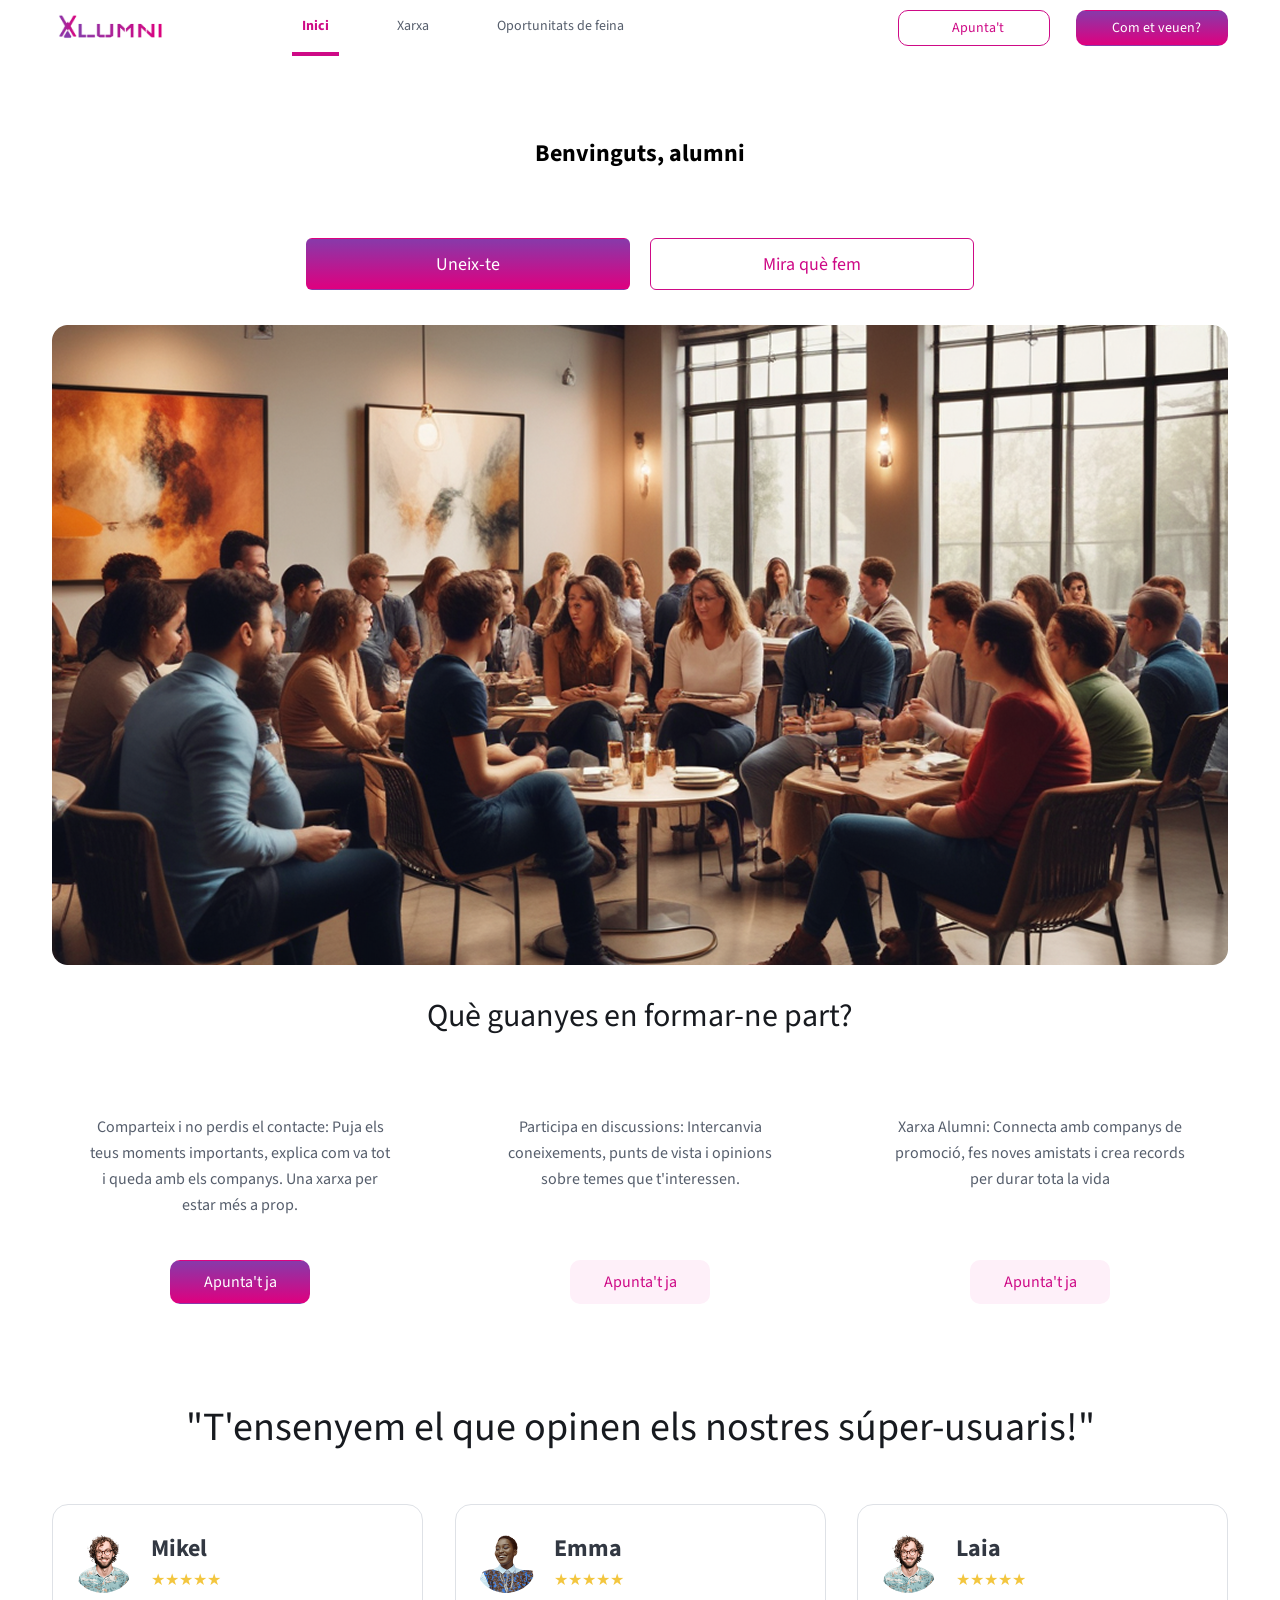
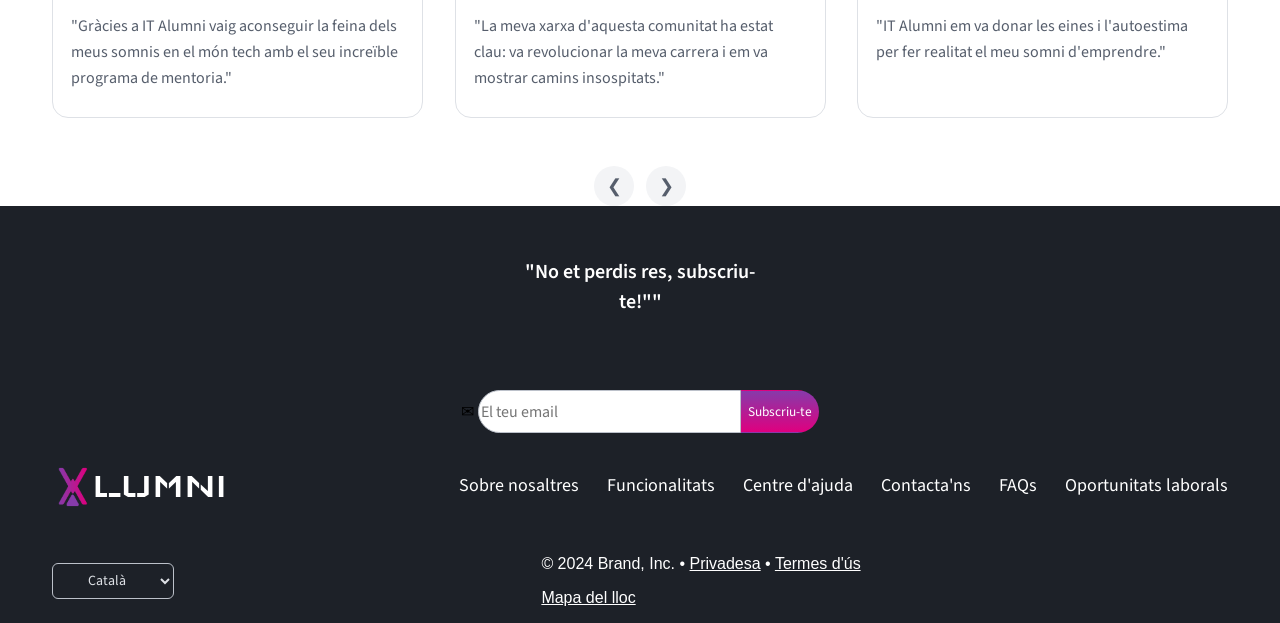
==== index.html @ 534c0f4e "chore(html): update language and remove unused external reference" ====
<!DOCTYPE html>
<html lang="cat">
<head>
  <meta charset="UTF-8">
  <meta name="viewport" content="width=device-width, initial-scale=1.0">
  <title>ITAlumni | Comunitat d'exalumnes IT Academy</title>
  <link rel="preconnect" href="https://fonts.googleapis.com">
  <link rel="preconnect" href="https://fonts.gstatic.com" crossorigin>
  <link rel="stylesheet" href="https://fonts.googleapis.com/css2?family=Source+Sans+3:ital,wght@0,200..900;1,200..900&display=swap">

  <link rel="preconnect" href="https://fonts.googleapis.com">
  <link rel="preconnect" href="https://fonts.gstatic.com" crossorigin>
  <link href="https://fonts.googleapis.com/css2?family=Source+Sans+3:ital,wght@0,200..900;1,200..900&family=Wallpoet&display=swap" rel="stylesheet">
    
  <link rel="stylesheet" href="./css/main.css">
    
</head>
<body>
  <header class="header desktop-only">
    <div class="header-container">
      <a class="header-logo" href="./index.html" aria-label="Tornar a la pàgina d'inici d'ITAlumni">
        <img src="./src/assets/logos/it-alumni.png" alt="ITAlumni">
      </a>
      <nav class="header-nav" aria-label="Navegació principal">
        <ul class="nav-list">
          <li>
            <a href="./index.html" class="nav-link nav-link--active">Inici</a>
          </li>
          <li>
            <a href="#" class="nav-link">Xarxa</a>
          </li>
          <li>
            <a href="#" class="nav-link">Oportunitats de feina</a>
          </li> 
        </ul> 
      </nav>
      <div class="header-buttons">
        <button class="btn btn--rounded btn--white btn--font-small">
          <i class="fa-solid fa-user-plus" aria-hidden="true"></i> 
          Apunta't
        </button>
        <button class="btn btn--rounded btn--gradient btn--font-small">
          <i class="fa-regular fa-user" aria-hidden="true"></i>
          Com et veuen?
        </button>
      </div>
    </div>
  </header>

  <main class="main">
    <section class="hero" aria-labelledby="hero-title"> 
      <div class="hero-container">
        <img 
          class="hero-logo mobile-only" 
          src="./src/assets/logos/it-alumni.png" 
          alt="ITAlumni"
        >
        <h1 id="hero-title" class="hero-title desktop-only">Benvinguts, alumni</h1>
        <p class="hero-description mobile-only">
          Connectant i empoderant a la nostra comunitat global d'alumnes
        </p>
        <div class="hero-buttons">
          <button class="btn btn--join btn--soft btn--gradient btn--font-large" type="submit">
            Uneix-te
          </button>
          <button class="btn btn--join btn--soft btn--white btn--font-large" type="submit">
            Mira què fem
          </button>
        </div>
        <img
          class="hero-image desktop-only"
          src="./src/assets/images/students.png"
          alt="students"
        >
      </div>
    </section>
    <section class="benefits desktop-only" aria-labelledby="benefits-title">
      <div class="benefits-container">
        <h2 id="benefits-title" class="benefits-title">
          Què guanyes en formar-ne part?
        </h2>
        <div class="benefits-list">
          <article class="benefits-card">
            <p>
              Comparteix i no perdis el contacte: Puja els
              teus moments importants, explica com va tot
              i queda amb els companys. Una xarxa per
              estar més a prop.
            </p>
            <button class="btn benefits-button btn--rounded btn--gradient">Apunta't ja</button>
          </article>
          <article class="benefits-card">
            <p>
              Participa en discussions: Intercanvia
              coneixements, punts de vista i opinions
              sobre temes que t'interessen. 
            </p>
            <button class="btn benefits-button btn--rounded btn--colored">Apunta't ja</button>
          </article>
          <article class="benefits-card">
            <p>
              Xarxa Alumni: Connecta amb companys de
              promoció, fes noves amistats i crea records
              per durar tota la vida
            </p>
            <button class="btn benefits-button btn--rounded btn--colored">Apunta't ja</button>
          </article>
        </div> 
      </div>
    </section>
    <section class="opinions-section desktop-only" aria-labelledby="opinions-title">
      <h2 id="opinions-title" class="opinions-title">"T'ensenyem el que opinen els nostres súper-usuaris!"</h2>
      <div class="opinions-box">
        <article class="opinions-card">
          <img
          class="person1-image desktop-only" aria-labelledby="opinion1"
          src="./src/assets/images/mikel.png"
          alt="foto del Mikel"
          >
          <p>Mikel</p>
          <div class="review-stars">
            <span class="activated">&#9733;</span>
            <span class="activated">&#9733;</span>
            <span class="activated">&#9733;</span>
            <span class="activated">&#9733;</span>
            <span class="activated">&#9733;</span>
          </div>
          <blockquote id="opinion1">
            "Gràcies a IT Alumni vaig aconseguir la feina
            dels meus somnis en el món tech amb el seu
            increïble programa de mentoria."
          </blockquote>
        </article>
        <article class="opinions-card">
          <img
          class="person1-image desktop-only" aria-labelledby="opinion2"
          src="./src/assets/images/emma.png"
          alt="foto de l'Emma"
          >
          <p>Emma</p>
          <div class="review-stars">
            <span class="activated">&#9733;</span>
            <span class="activated">&#9733;</span>
            <span class="activated">&#9733;</span>
            <span class="activated">&#9733;</span>
            <span class="activated">&#9733;</span>
          </div>
          <blockquote id="opinion2">
            "La meva xarxa d'aquesta comunitat ha estat
            clau: va revolucionar la meva carrera i em va
            mostrar camins insospitats."
          </blockquote>
        </article>
        <article class="opinions-card">
          <img
          class="person1-image desktop-only" aria-labelledby="opinion3"
          src="./src/assets/images/laia.png"
          alt="foto de la Laia"
          >
          <p>Laia</p>
          <div class="review-stars">
            <span class="activated">&#9733;</span>
            <span class="activated">&#9733;</span>
            <span class="activated">&#9733;</span>
            <span class="activated">&#9733;</span>
            <span class="activated">&#9733;</span>
          </div>
          <blockquote id="opinion3">
            "IT Alumni em va donar les eines i l'autoestima
            per fer realitat el meu somni d'emprendre."
          </blockquote>
        </article>
      </div>
          
      <div class="previous-next">
        <button 
          class="nav-btn prev-btn"
          type="button"
          aria-label="Mostrar la pàgina anterior"
          >
            &#10094;
        </button>
        <button 
          class="nav-btn next-btn"
          type="button"
          aria-label="Mostrar la pàgina següent"
          >
          &#10095;
        </button>
      </div>
    </section>
  </main>

  <footer class="footer desktop-only">
    <div class="footer-container">
      <section class="footer-newsletter">
        <h3>
          "No et perdis res, subscriu-te!""
        </h3>
        <form class="newsletter-form">
          <div class="form-items">
            <span class="icon-email">✉</span>
            <input class="form-input" type="email" placeholder="El teu email" required>
          </div>
          <button class="form-button btn btn--gradient" type="submit">Subscriu-te</button>
        </form>
      </section>
      <section class="footer-info">
        <div class="footer-logo">
          <img 
            class="footer-icon" 
            src="./src/assets/icons/A-letter.png" 
            alt="ITAlumni"
          >
          <p>LUMNI</p>
        </div>
        <nav class="footer-nav">
          <ul>
            <li>
              <a href="#">Sobre nosaltres</a>
            </li>
            <li>
              <a href="#">Funcionalitats</a>
            </li>
            <li>
              <a href="#">Centre d'ajuda</a>
            </li>
            <li>
              <a href="#">Contacta'ns</a>
            </li>
            <li>
              <a href="#">FAQs</a>
            </li>
            <li>
              <a href="#">Oportunitats laborals</a>
            </li>
          </ul>
        </nav>
      </section>
      <section class="footer-bottom">
        <div class="footer-language">
          <select name="language selector">
            <option value="1">Català</option>
            <option value="2">Castellano</option>
            <option value="3">English</option>
          </select>
        </div>
        <div class="footer-legal">
          <p>&copy; 2024 Brand, Inc. • <a href="#">Privadesa</a> • <a href="#">Termes d'ús</a></p>
          <p><a href="#">Mapa del lloc</a></p>
        </div>
        <div class="footer-social">
          <a href="#" aria-label="Facebook"><i class="fab fa-facebook" aria-hidden="true"></i></a>
          <a href="#" aria-label="LinkedIn"><i class="fab fa-linkedin" aria-hidden="true"></i></a>
          <a href="#" aria-label="YouTube"><i class="fab fa-youtube" aria-hidden="true"></i></a>
        </div>
      </section>
    </div>
  </footer>    
</body>
</html>
---- css/main.css ----
* {
  box-sizing: border-box;
}

body {
  margin: 0;
  font-family: Arial, sans-serif;
}

.btn {
  border: 1px solid rgba(0, 0, 0, 0);
  font-family: "Source Sans 3", sans-serif;
}

.btn--soft {
  border-radius: 6px;
}

.btn--rounded {
  border-radius: 10px;
}

.btn--gradient {
  background: linear-gradient(#873AAA, #DF007F);
  color:#FFFFFF;
}

.btn--font-xsmall {
  font-size: 12px;
}

.btn--font-small {
  font-size: 14px;
}

.btn--font-medium {
  font-size: 16px;
}

.btn--font-large {
  font-size: 18px;
}

.btn--join {
  width: 324px;
  height: 52px;
  margin-top: 35px;
  margin-bottom: 35px;
}

.btn--colored {
    background: #FEF0F9;
    color:#CE0A86;
  }

  .btn--white {
    border-color: #CE0A86;
    background: #FFFFFF;
    color: #CE0A86;
  }

.desktop-only {
  display: none;
}

.header {
  width: 100%;
  height: 56px;
}

.header-container {
  display: flex;
  align-items: center;
  width: 100%;
  max-width: 1176px;
  height: 56px;
  margin: 0 auto;
  padding: 0;
}

.hero {
  display: flex;
  justify-content: center;
  align-items: center;
  width: 100%;
  min-height: 100svh;
  padding: 0px;
  text-align: center;
}

.hero-container {
  display: flex;
  flex-direction: column;
  justify-content: flex-start;
  align-items: center;
  width: 100%;
  max-width: 393px;
  height: 852px;
  padding: 0px;
  box-sizing: border-box; 
}

.hero-logo {
  width: 285px;
  max-width: 100%;
  height: auto;
  margin-top: 310px;
  margin-bottom: 15px;
}

.hero-description {
  font-family: "Source Sans 3", sans-serif;
  font-size: 20px;
  color: #1D2128;
  line-height: 30px;
  text-align: center;
  max-width: 280px;
  margin-bottom: auto;
}

.source-sans-3-paragraph {
  font-family: "Source Sans 3", sans-serif;
  font-optical-sizing: auto;
  font-weight: 400;
  font-style: normal;
}

.hero-buttons {
  display: flex;
  justify-content: center;
  align-items: center;
  width: 100%;
  gap: 26px;
}

@media (min-width: 1024px) {

  .desktop-only {
    display: block;
  }

  .mobile-only {
    display: none;
  }

  .header {
    display: flex;
    align-items: center;
    width: 100%;
    height: 56px;
    padding: 0 52px;
  }

  .header-logo {
    display: flex;
    align-items: center;
    flex-shrink: 0;
    margin-right: 120px;
  }

  .header-logo img {
    display: block;
    width: 120px;
    height: auto;
  }

  .nav-list {
    display: flex;
    align-items: center;
    margin: 0;
    padding: 0;
    gap: 48px;
    list-style: none;
  }

  .nav-link {
    display: flex;
    align-items: center;
    height: 56px;
    padding: 0 10px;
    border-bottom: 4px solid transparent;

    font-family: "Source Sans 3", sans-serif;
    font-weight: 400;
    font-size: 14px;
    color: #565E6C;
    line-height: 26px;
    letter-spacing: 0;
    text-align: center;
    text-decoration: none;
  }

  .nav-link--active {
    font-weight: 700;
    line-height: 22px;
    color: #CE0A86;
    border-bottom-color: #CE0A86;
  }

  .header-buttons {
    display: flex;
    align-items: center;
    margin-left: auto;
    gap: 26px;
  }

  .header-buttons .btn {
    display: inline-flex;
    justify-content: center;
    align-items: center;
    width: 152px;
    height: 36px;
    padding: 0;
    gap: 8px;
  }

  .hero {
    align-items: flex-start;
    min-height: auto;
    padding: 80px 0 0; 
  }

  .hero-container {
    width: 100%;
    max-width: 1176px;
    height: auto;
    margin: 0 auto;
  }

  .hero-title {
    margin: 0 0 32px;
    font-family: "Source Sans 3", sans-serif;
  }

  .hero-buttons {
    justify-content: center;
    gap: 20px;
  }

  .hero-image {
    width: 1176px;
    height: 640px;
  }

  .benefits-title {
    display: flex;
    justify-content: center;

    font-family: "Source Sans 3", sans-serif;
    font-size: 32px;
    color:#171A1F;
    line-height: 48px;
    text-align: center;
    font-weight: 400;
  }

  .benefits-list {
    display: flex;
    justify-content: center;
    gap: 100px;
  }

  .benefits-card {
    display: flex;
    flex-direction: column;
    justify-content: center;
    width: 100%;
    max-width: 300px;
    min-height: 238px;
  }

  .benefits-card p {
    width: 300px;
    height: 104px;
    margin: 48px 0 42px;

    font-family: "Source Sans 3", sans-serif;
    font-size: 16px;
    color: #565E6C;
    line-height: 26px;
    text-align: center;
    font-weight: 400;
  }

  .benefits-button {
    width: 140px;
    height: 44px;
    margin: 0 0 0 80px;

    font-size: 16px;
    line-height: 26px;
    font-weight: 400;
  }

  .opinions-section {
    width: 100%;
  }

  .opinions-title {
    display: flex;
    justify-content: center;
    margin: 96px 22px 48px 22px;

    font-family: "Source Sans 3", sans-serif;
    font-weight: 400;
    font-size: 40px;
    line-height: 56px;
    text-align: center;
    color:#171A1F; 
  }

  .opinions-box {
    display: grid;
    grid-template-columns: repeat(3, 1fr);
    width: 100%;
    max-width: 1176px;
    margin: 0 auto 48px;
    gap: 31.5px;
  }

  .opinions-card {
    display: grid;
    grid-template-columns: 64px 1fr;
    grid-template-rows: auto auto 1fr;
    column-gap: 16px;
    min-height: 214px;
    padding: 24px 18px;
    border: 1px solid #DEE1E6;
    border-radius: 16px;
  }

  .opinions-card img {
    grid-column: 1;
    grid-row: 1 / 3;
    width: 64px;
    height: 64px;
    border-radius: 50%;
    object-fit: cover;
  }

  .opinions-card p {
    grid-column: 2;
    grid-row: 1;
    width: auto;
    height: auto;
    margin: 2px 0 0;

    font-family: "Source Sans 3", sans-serif;
    font-style: normal;
    font-weight: 700;
    font-size: 24px;
    line-height: 36px;
    color: #323842;
    text-align: left;
  }

  .opinions-card blockquote {
    grid-column: 1 / -1;
    grid-row: 3;
    width: auto;
    height: auto;
    margin: 20px 0 0;

    font-family: "Source Sans 3", sans-serif;
    font-weight: 400;
    font-size: 16px;
    line-height: 26px;
    color: #565E6C;
    text-align: left;
  }
  .review-stars {
    display: inline-flex;
    width: 100px;
    height: 20px;
  }

  .review-stars .activated {
    color: #F3C63F;
  }

  .previous-next {
    display: flex;
    justify-content: center;
    align-items: center;
    margin-top: 24px;
    gap: 12px;
  }

  .nav-btn {
    display: flex;
    justify-content: center;
    align-items: center;
    width: 40px;
    height: 40px;

    border: none;
    border-radius: 50%;
    background-color: #F3F4F6;
    font-size: 18px;
    color: #565E6C;
  }

  .footer {
    background: #1D2128;
  }

  .footer-container {
    width: 100%;
    max-width: 1176px;
    margin: 0 auto;
  }

  .footer-newsletter {
    display: flex;
    flex-direction: column;
    align-items: center;
  }

  .footer-newsletter h3 {
    max-width: 234px;
    height: 30px;
    margin-top: 51px;

    font-family: "Source Sans 3", sans-serif;
    font-weight: 600;
    font-style: normal;
    font-size: 20px;
    line-height: 30px;
    letter-spacing: 0%;
    text-align: center;
    color: #FFFFFF;
  }

  .newsletter-form {
    display: flex;
    align-items: stretch;
    margin-top: 83px;
  }

  .form-input {
    width: 263px;
    height: 43px;
    opacity: 1;
    border-radius: 22px 0 0 22px;
    border: 1px solid #BCC1CA;

    font-family: "Source Sans 3", sans-serif;
    font-weight: 400;
    font-style: normal;
    font-size: 16px;
    line-height: 26px;
    letter-spacing: 0%;
    text-align: left;
    color: #DEE1E6;
  }

  .form-button {
    border-radius: 0 22px 22px 0;
  }

  .footer-info {
    display: flex;
    align-items: center;
    justify-content: space-between;
    padding: 28px 0;
  }

  .footer-logo {
    display: flex;
    align-items: center;
  }

  .footer-logo p {
    margin: 0;
    
    font-family: "Wallpoet", sans-serif;
    font-weight: 400;
    font-style: normal;
    font-size: 36px;
    line-height: 42px;
    letter-spacing: 0%;
    text-align: left;
    color: #FFFFFF;
  }

  .footer-icon {
    width: 40px;
    height: 50px;
  }

  .footer-nav {
    display: flex;
    justify-content: flex-end;
  }

  .footer-nav ul {
    display: flex;
    align-items: center;
    gap: 28px;
    margin: 0;
    padding: 0;
    list-style: none;
  }

  .footer-nav a {
    text-decoration: none;

    font-family: "Source Sans 3", sans-serif;
    font-weight: 400;
    font-style: normal;
    font-size: 18px;
    line-height: 28px;
    letter-spacing: 0%;
    text-align: center;
    color: #FFFFFF;
  }

  .footer-language select {
    width: 122px;
    height: 36px;

    padding: 0 12px;

    border: 1px solid #BCC1CA;
    border-radius: 6px;
    background-color: transparent;

    font-family: "Source Sans 3", sans-serif;
    font-weight: 400;
    font-style: normal;
    font-size: 14px;
    line-height: 22px;
    letter-spacing: 0%;
    text-align: center;
    color: #DEE1E6;
  }

  .footer-bottom {
    display: flex;
    align-items: center;
    justify-content: space-between;
  }

  .footer-legal {
    color: #FFFFFF;
  }

  .footer-legal a {
    color: #FFFFFF;
  }








}
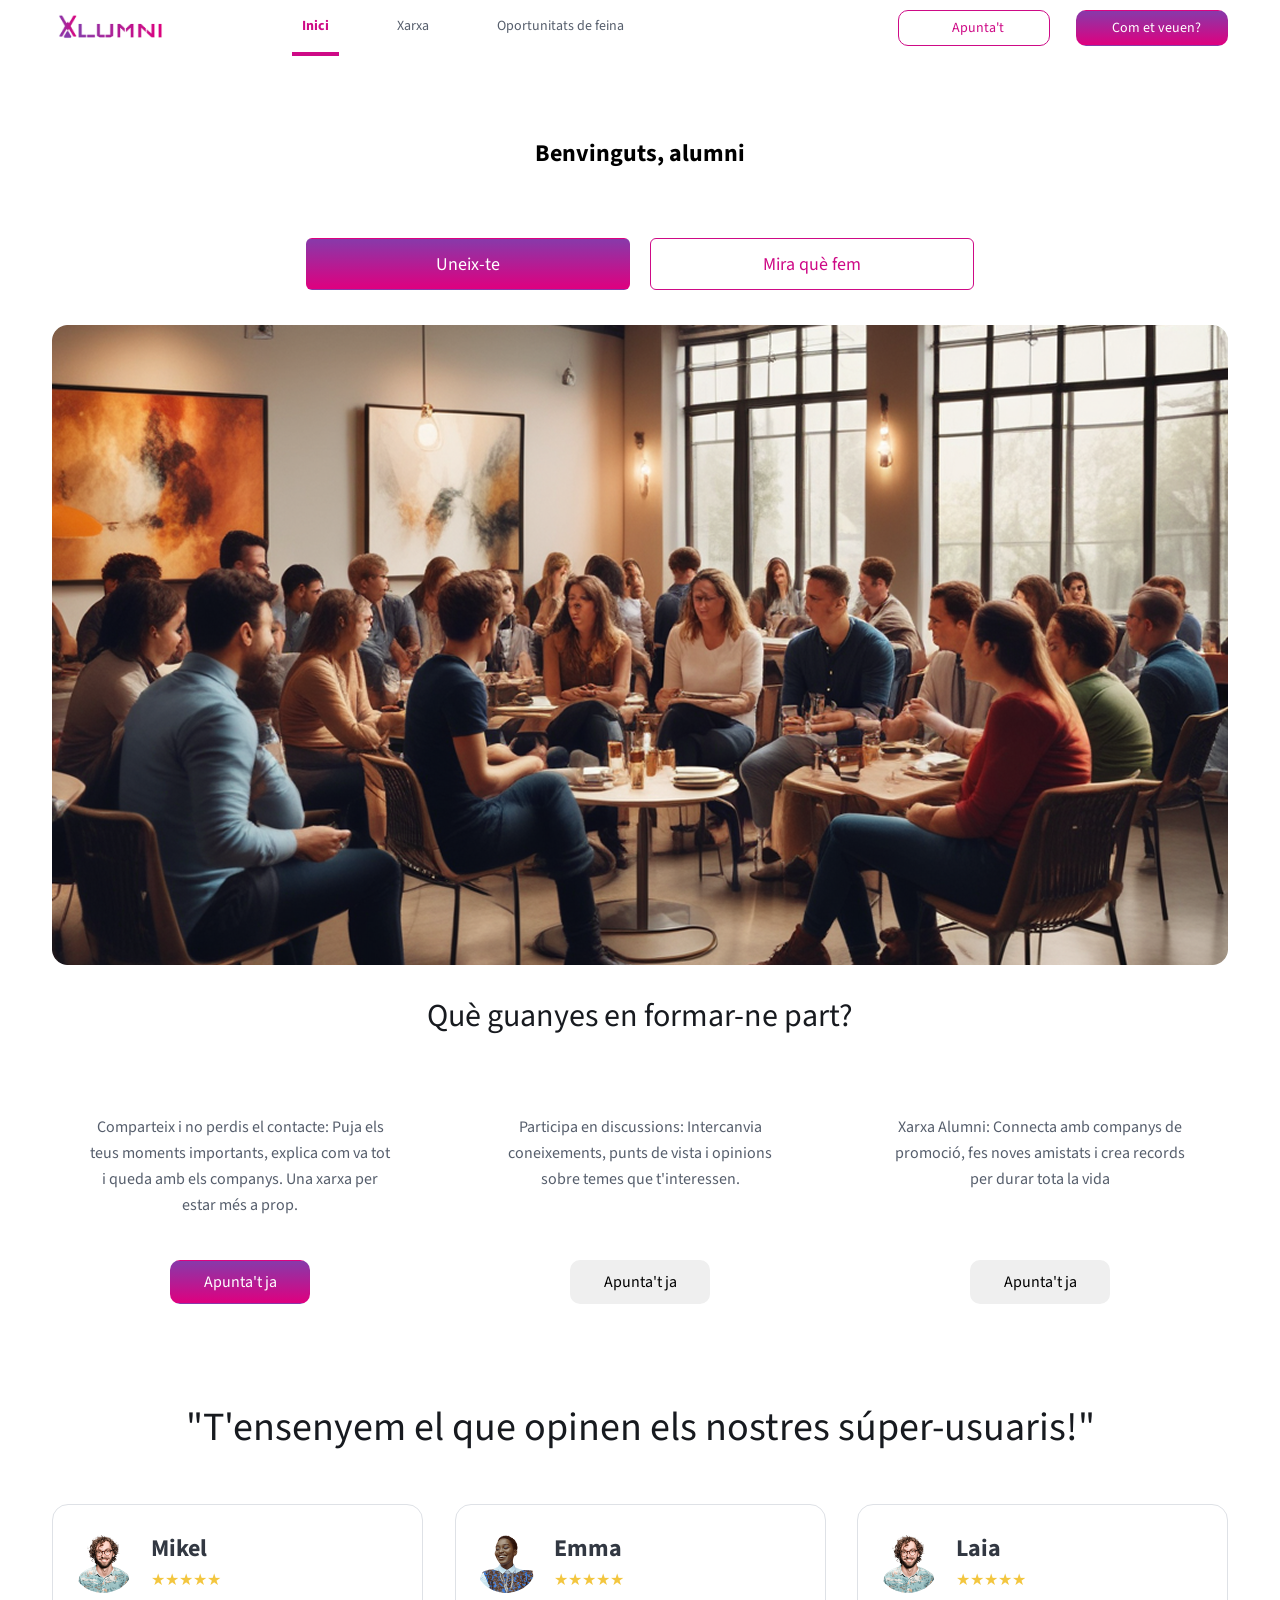
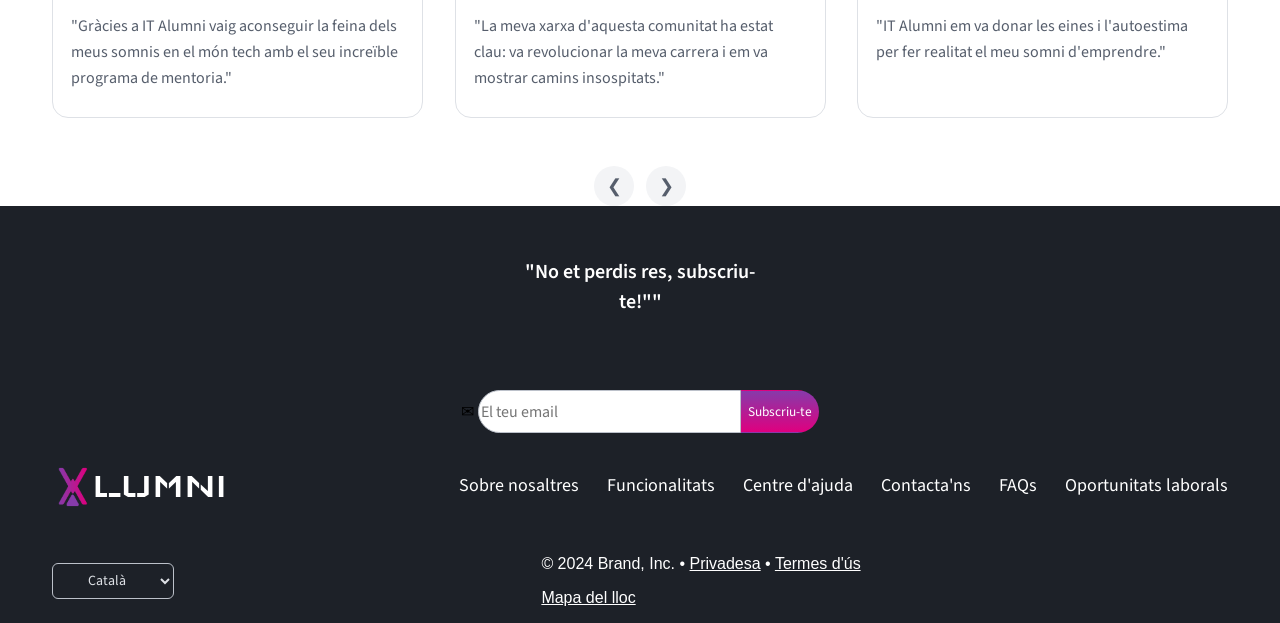
==== commit cd8869ed: "refactor(html): rename class" ====
--- a/index.html
+++ b/index.html
@@ -95,7 +95,7 @@
               coneixements, punts de vista i opinions
               sobre temes que t'interessen. 
             </p>
-            <button class="btn benefits-button btn--rounded btn--colored">Apunta't ja</button>
+            <button class="btn benefits-button btn--rounded btn--colored-light">Apunta't ja</button>
           </article>
           <article class="benefits-card">
             <p>
@@ -103,7 +103,7 @@
               promoció, fes noves amistats i crea records
               per durar tota la vida
             </p>
-            <button class="btn benefits-button btn--rounded btn--colored">Apunta't ja</button>
+            <button class="btn benefits-button btn--rounded btn--colored-light">Apunta't ja</button>
           </article>
         </div> 
       </div>
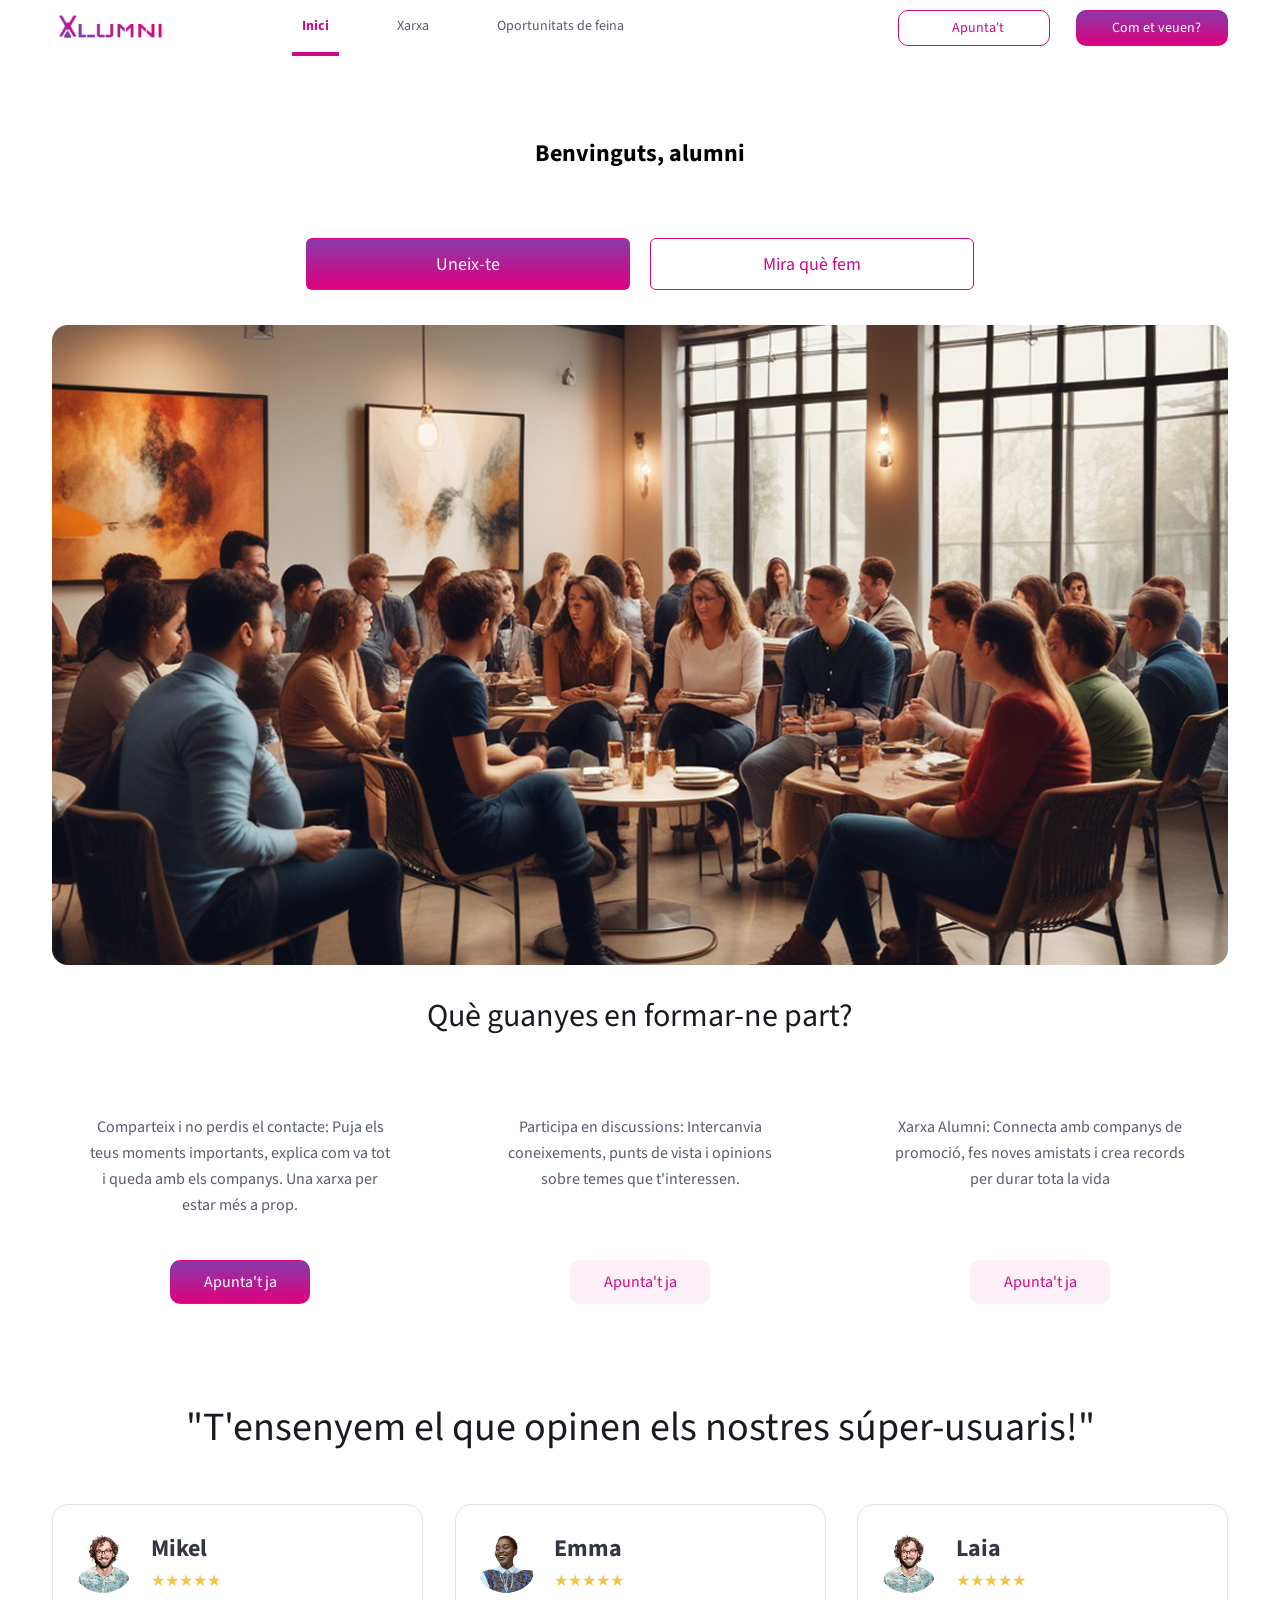
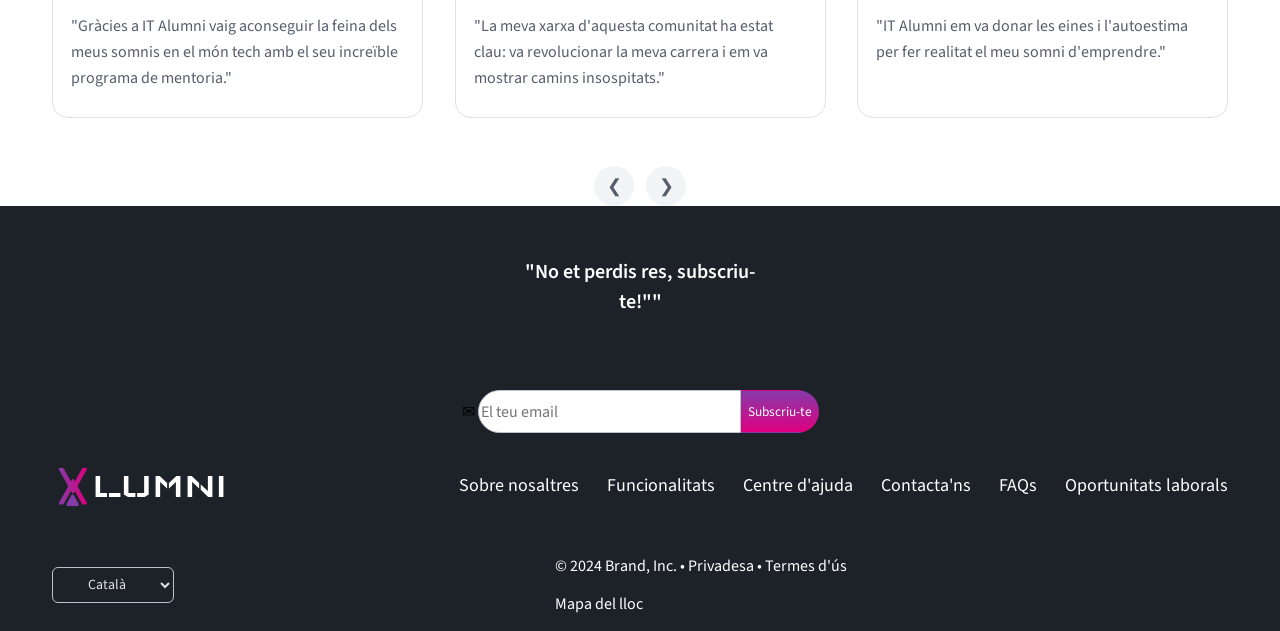
==== commit 8cbdc984: "refactor(layout): rename classes for clearer structure" ====
--- a/index.html
+++ b/index.html
@@ -15,9 +15,9 @@
   <link rel="stylesheet" href="./css/main.css">
     
 </head>
-<body>
-  <header class="header desktop-only">
-    <div class="header-container">
+<body class="page-home">
+  <header class="home-header desktop-only">
+    <div class="home-header-container">
       <a class="header-logo" href="./index.html" aria-label="Tornar a la pàgina d'inici d'ITAlumni">
         <img src="./src/assets/logos/it-alumni.png" alt="ITAlumni">
       </a>
@@ -47,9 +47,9 @@
     </div>
   </header>
 
-  <main class="main">
-    <section class="hero" aria-labelledby="hero-title"> 
-      <div class="hero-container">
+  <main class="home-main">
+    <section class="home-hero" aria-labelledby="hero-title"> 
+      <div class="home-hero-container">
         <img 
           class="hero-logo mobile-only" 
           src="./src/assets/logos/it-alumni.png" 
@@ -191,8 +191,8 @@
     </section>
   </main>
 
-  <footer class="footer desktop-only">
-    <div class="footer-container">
+  <footer class="home-footer desktop-only">
+    <div class="home-footer-container">
       <section class="footer-newsletter">
         <h3>
           "No et perdis res, subscriu-te!""
--- a/css/main.css
+++ b/css/main.css
@@ -1,11 +1,39 @@
+/* ========================================
+   GLOBAL
+======================================== */
+
 * {
   box-sizing: border-box;
 }
 
 body {
   margin: 0;
-  font-family: Arial, sans-serif;
-}
+  font-family: "Source Sans 3", sans-serif;
+}
+
+img {
+  max-width: 100%;
+}
+
+a {
+  text-decoration: none;
+}
+
+/* ========================================
+   UTILITIES
+======================================== */
+
+.mobile-only {
+  display: block;
+}
+
+.desktop-only {
+  display: none;
+}
+
+/* ========================================
+   COMPONENTS
+======================================== */
 
 .btn {
   border: 1px solid rgba(0, 0, 0, 0);
@@ -48,27 +76,36 @@
   margin-bottom: 35px;
 }
 
-.btn--colored {
-    background: #FEF0F9;
-    color:#CE0A86;
-  }
-
-  .btn--white {
-    border-color: #CE0A86;
-    background: #FFFFFF;
-    color: #CE0A86;
-  }
+.btn--colored-light {
+  background: #FEF0F9;
+  color:#CE0A86;
+}
+
+.btn--colored-dark {
+  background: #CE0A86;
+  color: #FFFFFF;
+}
+
+.btn--white {
+  border-color: #CE0A86;
+  background: #FFFFFF;
+  color: #CE0A86;
+}
 
 .desktop-only {
   display: none;
 }
 
-.header {
+/* ========================================
+   HOME / INDEX.HMTL
+======================================== */
+
+.home-header {
   width: 100%;
   height: 56px;
 }
 
-.header-container {
+.home-header-container {
   display: flex;
   align-items: center;
   width: 100%;
@@ -78,7 +115,7 @@
   padding: 0;
 }
 
-.hero {
+.home-hero {
   display: flex;
   justify-content: center;
   align-items: center;
@@ -88,7 +125,7 @@
   text-align: center;
 }
 
-.hero-container {
+.home-hero-container {
   display: flex;
   flex-direction: column;
   justify-content: flex-start;
@@ -118,13 +155,6 @@
   margin-bottom: auto;
 }
 
-.source-sans-3-paragraph {
-  font-family: "Source Sans 3", sans-serif;
-  font-optical-sizing: auto;
-  font-weight: 400;
-  font-style: normal;
-}
-
 .hero-buttons {
   display: flex;
   justify-content: center;
@@ -143,7 +173,7 @@
     display: none;
   }
 
-  .header {
+  .home-header {
     display: flex;
     align-items: center;
     width: 100%;
@@ -214,13 +244,13 @@
     gap: 8px;
   }
 
-  .hero {
+  .home-hero {
     align-items: flex-start;
     min-height: auto;
     padding: 80px 0 0; 
   }
 
-  .hero-container {
+  .home-hero-container {
     width: 100%;
     max-width: 1176px;
     height: auto;
@@ -400,11 +430,11 @@
     color: #565E6C;
   }
 
-  .footer {
+  .home-footer {
     background: #1D2128;
   }
 
-  .footer-container {
+  .home-footer-container {
     width: 100%;
     max-width: 1176px;
     margin: 0 auto;
@@ -548,17 +578,271 @@
   .footer-legal a {
     color: #FFFFFF;
   }
-
-
-
-
-
-
-
-
-}
-
-
-
-
-
+}
+
+  /* ========================================
+   SIGNUP PAGE
+======================================== */
+
+  .signup-container {
+    display: block;
+  }
+
+  .signup-title {
+    margin: 0 0 32px;
+    font-family: "Source Sans 3", sans-serif;
+    font-weight: 400;
+    font-style: normal;
+    font-size: 40px;
+    line-height: 56px;
+    letter-spacing: 0%;
+    text-align: center;
+    color: #000000;
+  }
+  .signup--fields {
+    display: flex;
+    flex-direction: column;
+    align-items: center;
+    gap: 32px;
+  }
+
+  .signup-card {
+    display: flex;
+    justify-content: left;
+    width: 314.1px;
+    height: 42px;
+
+    border: 1px solid #FFFFFF;
+    border-radius: 6px;
+    background-color: #F3F4F6;
+
+  }
+
+  .signup-icon {
+    width: 20px;
+  }
+
+  .form-input--signup {
+    border: none;
+    background-color: transparent;
+
+    font-family: "Source Sans 3", sans-serif;
+    font-weight: 400;
+    font-style: normal;
+    font-size: 16px;
+    line-height: 26px;
+    letter-spacing: 0%;
+    text-align: left;
+    color: #BCC1CA;
+  }
+
+  .signup--terms {
+    display: flex;
+    justify-content: left;
+    width: 314.1px;
+    margin: 24px auto 0;
+  }
+
+  .signup--terms input {
+    position: absolute;
+    opacity: 0;
+  }
+
+  .signup--terms label {
+    display: flex;
+    align-items: center;
+    gap: 10px;
+
+    cursor: pointer;
+
+    font-family: "Source Sans 3", sans-serif;
+    font-weight: 400;
+    font-style: normal;
+    font-size: 14px;
+    line-height: 22px;
+    color: #171A1F;
+  }
+
+  .signup--terms label::before {
+    content: "";
+    width: 16px;
+    height: 16px;
+    flex-shrink: 0;
+    border: 0.72px solid #BCC1CA;
+    border-radius: 3px;
+    box-sizing: border-box;
+    background-repeat: no-repeat;
+    background-position: center;
+  }
+
+  .signup--terms input:checked + label::before {
+    background-color: #CE0A86;
+    border-color: #CE0A86;
+    background-image: url("../src/assets/icons/Vector.svg");
+  }
+
+  .signup--button {
+    display: flex;
+    justify-content: center;
+    max-width: auto;
+    height: 44px;
+  }
+
+  .signup-separator {
+    display: flex;
+    align-items: center;
+    gap: 12px;
+    padding: 40px;
+
+    width: 100%;
+    margin: 32px 0;
+  }
+
+  .signup-separator::before,
+  .signup-separator::after {
+    content: "";
+    flex: 1;
+    height: 1px;
+    background-color: #BCC1CA;
+  }
+
+  .signup-separator span {
+    font-family: "Source Sans 3", sans-serif;
+    font-weight: 400;
+    font-style: normal;
+    font-size: 16px;
+    line-height: 26px;
+    color: #9095A0;
+  }
+
+  .signup-by-social {
+    display: flex;
+    flex-direction: column;
+    align-items: center;
+    gap: 16px;
+    width: 100%;
+  }
+
+  .signup-by-social--card {
+    display: flex;
+    align-items: center;
+    justify-content: center;
+    width: 100%;
+    max-width: 308.32px;
+    height: 44px;
+    border: 1px solid #FFFFFF;
+    border-radius: 6px; 
+  }
+
+  .btn--social {
+    display: flex;
+    align-items: center;
+    justify-content: center;
+    width: auto;
+  }
+
+  .signup-by-social--card-apple {
+    background-color: #FEF0F9;
+  }
+
+  .signup-by-social--card-google {
+    background-color: #FDF2F2;
+  }
+
+  .signup-by-social--card-facebook {
+    background-color: #F1F8FD;
+  }
+
+  .btn--apple {
+    background-color: #FEF0F9;
+    color: #FFFFFF;
+  }
+
+  .btn--google {
+    background-color: #FDF2F2;
+    color: #DE3B40;
+  }
+
+  .btn--facebook {
+    background-color: #F1F8FD;
+    color: #379AE6;
+  }
+
+  .login {
+    display: flex;
+    justify-content: center;
+    width: 100%;
+    margin-top: 56px;
+  }
+
+  .login-container {
+    display: flex;
+    align-items: center;
+    gap: 10px;
+    width: 100%;
+    max-width: 298px;
+  }
+
+  .login-title {
+    margin: 0;
+    font-family: "Source Sans 3", sans-serif;
+    font-weight: 400;
+    font-size: 14px;
+    line-height: 22px;
+    color: #000000;
+  }
+
+  .login-link {
+    text-decoration: none;
+    font-family: "Source Sans 3", sans-serif;
+    font-weight: 400;
+    font-size: 14px;
+    line-height: 22px;
+    color: #CE0A86;
+  }
+
+@media (min-width: 1024px) {
+
+  body.page-signup {
+    min-height: 100vh;
+    margin: 0;
+    display: grid;
+    place-items: center;
+    background-image: url("../src/assets/images/signup.png");
+    background-repeat: no-repeat;
+    background-position: center;
+    background-size: cover;
+  }
+
+  body.page-signup .main {
+    width: 630px;
+    min-height: 748px;
+    display: grid;
+    grid-template-columns: 410px;
+    justify-content: center;
+    background-color: #FFFFFF;
+  }
+
+}
+
+
+
+
+  
+
+
+
+
+
+
+
+
+
+
+
+
+
+
+
+
+
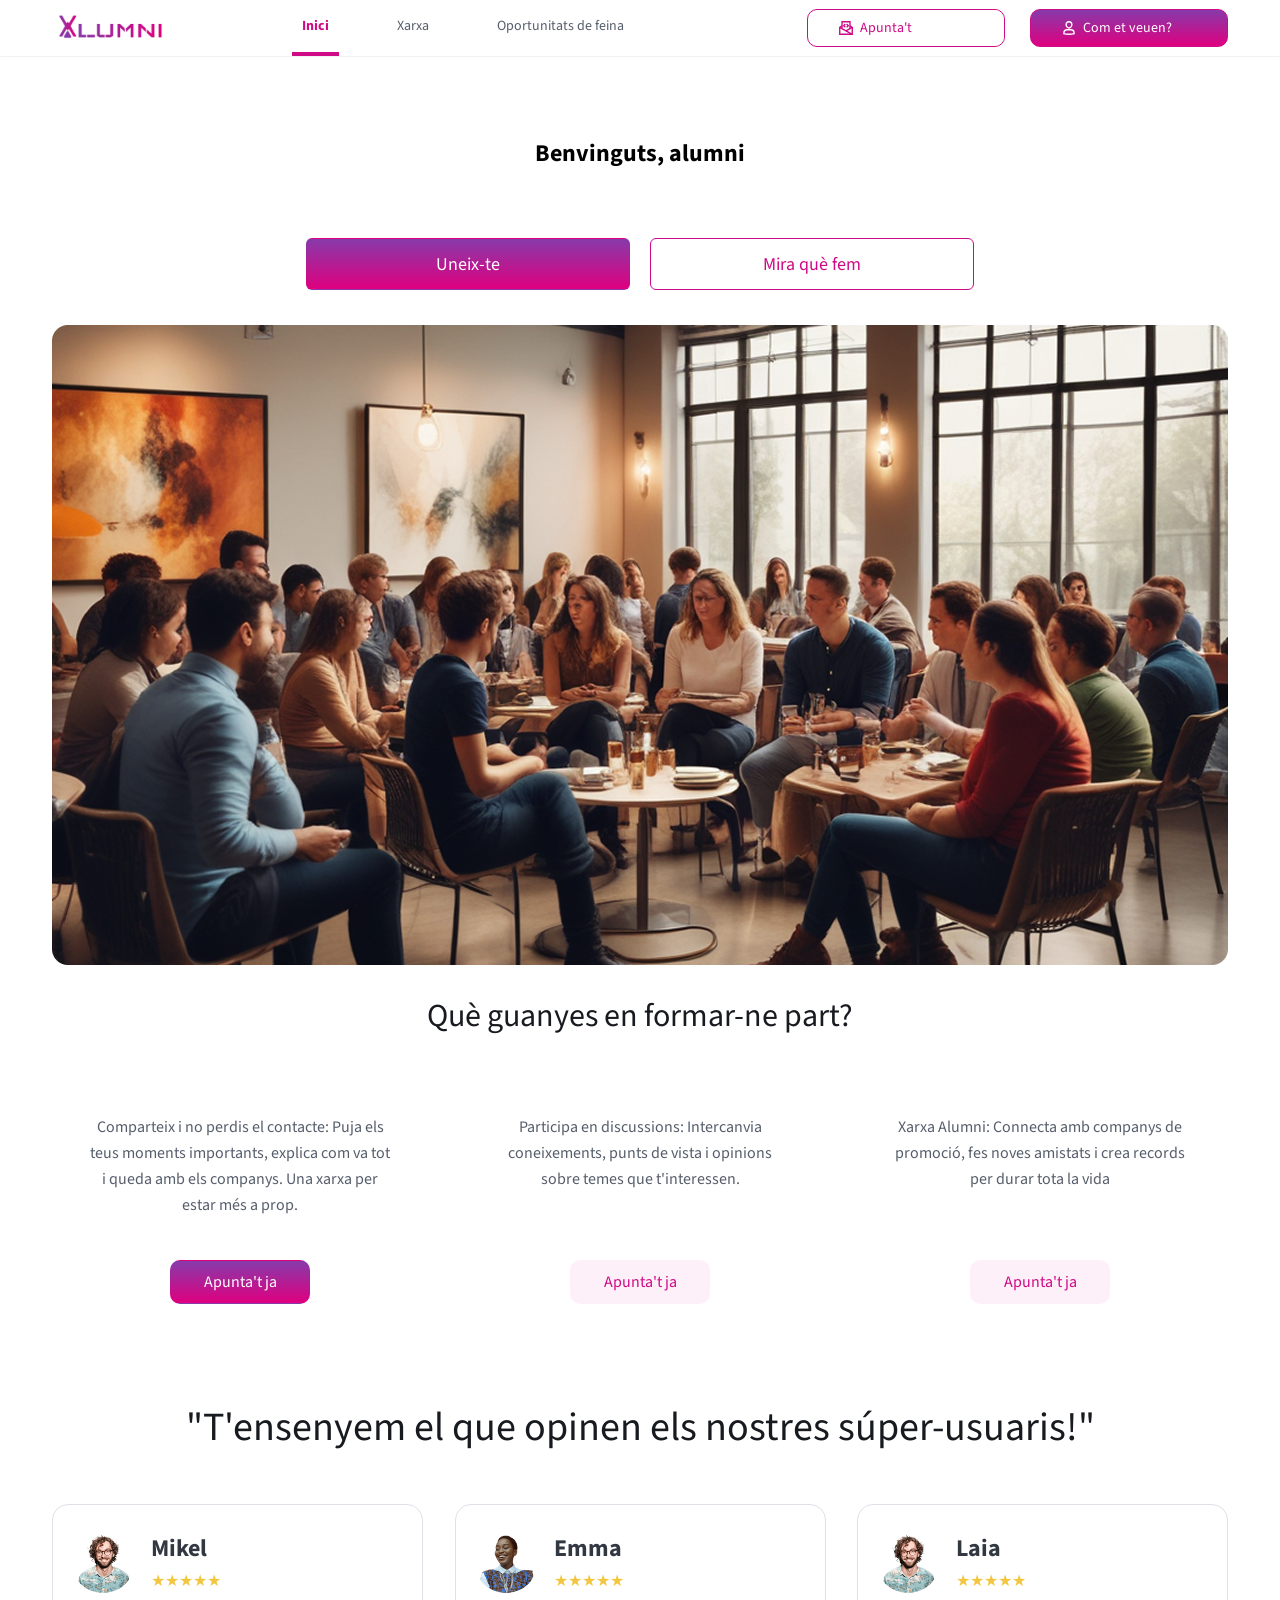
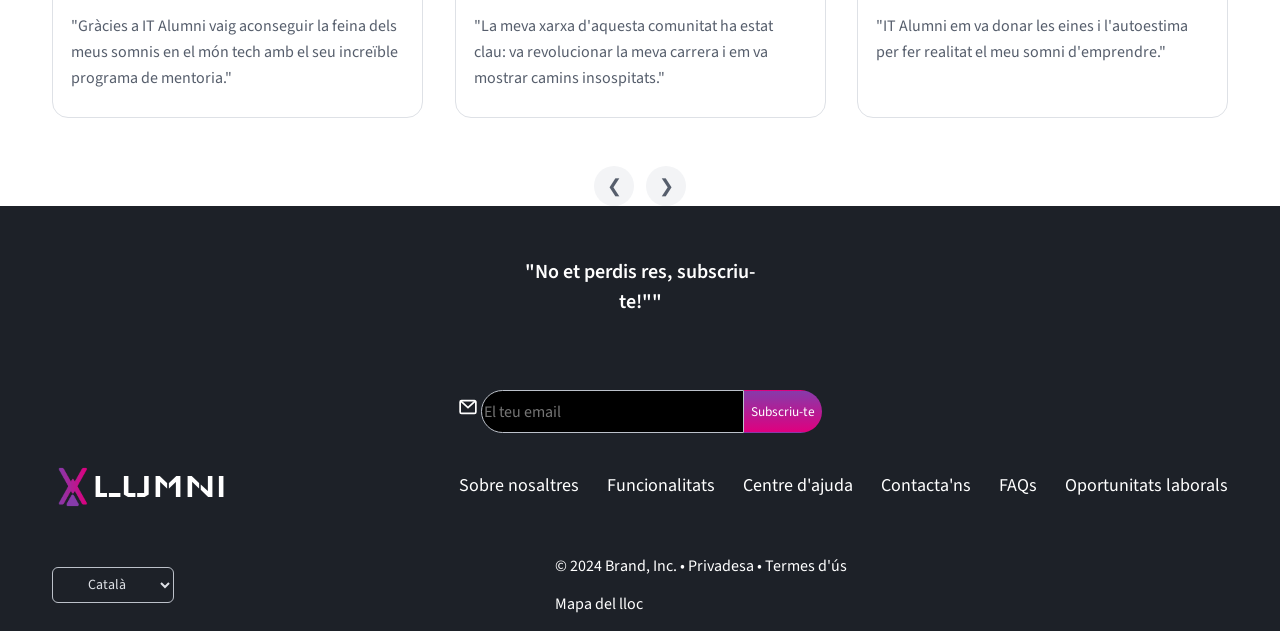
==== commit a4accf56: "chore: apply minor html and css updates" ====
--- a/index.html
+++ b/index.html
@@ -15,9 +15,9 @@
   <link rel="stylesheet" href="./css/main.css">
     
 </head>
-<body class="page-home">
-  <header class="home-header desktop-only">
-    <div class="home-header-container">
+<body class="page-landing">
+  <header class="landing-header desktop-only">
+    <div class="landing-header-container">
       <a class="header-logo" href="./index.html" aria-label="Tornar a la pàgina d'inici d'ITAlumni">
         <img src="./src/assets/logos/it-alumni.png" alt="ITAlumni">
       </a>
@@ -27,29 +27,41 @@
             <a href="./index.html" class="nav-link nav-link--active">Inici</a>
           </li>
           <li>
-            <a href="#" class="nav-link">Xarxa</a>
+            <a href="./networking.html" class="nav-link">Xarxa</a>
           </li>
           <li>
-            <a href="#" class="nav-link">Oportunitats de feina</a>
+            <a href="./job-opportunities.html" class="nav-link">Oportunitats de feina</a>
           </li> 
         </ul> 
       </nav>
       <div class="header-buttons">
-        <button class="btn btn--rounded btn--white btn--font-small">
-          <i class="fa-solid fa-user-plus" aria-hidden="true"></i> 
-          Apunta't
-        </button>
-        <button class="btn btn--rounded btn--gradient btn--font-small">
-          <i class="fa-regular fa-user" aria-hidden="true"></i>
-          Com et veuen?
-        </button>
+        <div class="header-button-left">
+          <img 
+            class="landing-icon" 
+            src="./src/assets/icons/register.svg" 
+            alt=""
+          >
+          <button class="btn btn--header btn--rounded btn--white btn--font-small">
+            Apunta't
+          </button>
+        </div>
+        <div class="header-button-right">
+          <img 
+            class="landing-icon" 
+            src="./src/assets/icons/profile-white.svg" 
+            alt=""
+          >
+          <button class="btn btn--header btn--rounded btn--gradient btn--font-small">
+            Com et veuen?
+          </button>
+        </div> 
       </div>
     </div>
   </header>
 
-  <main class="home-main">
-    <section class="home-hero" aria-labelledby="hero-title"> 
-      <div class="home-hero-container">
+  <main class="landing-main">
+    <section class="landing-hero" aria-labelledby="hero-title"> 
+      <div class="landing-hero-container">
         <img 
           class="hero-logo mobile-only" 
           src="./src/assets/logos/it-alumni.png" 
@@ -63,7 +75,7 @@
           <button class="btn btn--join btn--soft btn--gradient btn--font-large" type="submit">
             Uneix-te
           </button>
-          <button class="btn btn--join btn--soft btn--white btn--font-large" type="submit">
+          <button class="btn btn--join btn--soft btn--white btn--font-large desktop-only" type="submit">
             Mira què fem
           </button>
         </div>
@@ -191,15 +203,19 @@
     </section>
   </main>
 
-  <footer class="home-footer desktop-only">
-    <div class="home-footer-container">
+  <footer class="landing-footer desktop-only">
+    <div class="landing-footer-container">
       <section class="footer-newsletter">
         <h3>
           "No et perdis res, subscriu-te!""
         </h3>
         <form class="newsletter-form">
           <div class="form-items">
-            <span class="icon-email">✉</span>
+            <img 
+            class="icon-email" 
+            src="./src/assets/icons/mail-white.svg" 
+            alt=""
+            >
             <input class="form-input" type="email" placeholder="El teu email" required>
           </div>
           <button class="form-button btn btn--gradient" type="submit">Subscriu-te</button>
--- a/css/main.css
+++ b/css/main.css
@@ -1,5 +1,5 @@
 /* ========================================
-   GLOBAL
+  GLOBAL
 ======================================== */
 
 * {
@@ -20,7 +20,7 @@
 }
 
 /* ========================================
-   UTILITIES
+  UTILITIES
 ======================================== */
 
 .mobile-only {
@@ -31,12 +31,23 @@
   display: none;
 }
 
+@media (min-width: 1024px) {
+  .desktop-only {
+    display: block;
+  }
+
+  .mobile-only {
+    display: none;
+  }
+}
+
 /* ========================================
-   COMPONENTS
+  COMPONENTS - BUTTONS
 ======================================== */
 
 .btn {
   border: 1px solid rgba(0, 0, 0, 0);
+  border-radius: 4px;
   font-family: "Source Sans 3", sans-serif;
 }
 
@@ -92,20 +103,138 @@
   color: #CE0A86;
 }
 
-.desktop-only {
-  display: none;
-}
-
 /* ========================================
-   HOME / INDEX.HMTL
+  COMPONENTS - HEADER MOBILE FIRST
 ======================================== */
 
-.home-header {
+.mobile-header {
+  width: 100%;
+}
+
+.mobile-header-container,
+.mobile-header-form {
+  width: 100%;
+}
+
+.mobile-header-container {
+  display: grid;
+  grid-template-columns: 1fr auto 1fr;
+  align-items: center;
+  min-height: 60px;
+  margin-bottom: 10px;
+}
+
+.mobile-header-left {
+  display: flex;
+  justify-content: flex-start;
+}
+
+.mobile-header-title {
+  margin: 0;
+  font-weight: 400;
+  font-size: 18px;
+  line-height: 28px;
+  color: #000000;
+  text-align: center;
+}
+
+.mobile-header-right {
+  display: flex;
+  justify-content: flex-end;
+  align-items: center;
+  gap: 12px;
+}
+
+.mobile-header-form {
+  display: flex;
+  margin-bottom: 16px;
+}
+
+.mobile-header-field {
+  display: flex;
+  align-items: center;
+  width: 100%;
+  height: 42px;
+  padding: 0 12px;
+  gap: 10px;
+  border: 1px solid #FFFFFF;
+  border-radius: 6px;
+  background-color: #F3F4F6;
+}
+
+.mobile-form-icon {
+  width: 20px;
+  height: 20px;
+}
+
+.mobile-header-input {
+  width: 100%;
+  border: none;
+  background-color: transparent;
+  font-family: "Source Sans 3", sans-serif;
+  font-size: 16px;
+  line-height: 26px;
+  color: #BCC1CA;
+}
+
+.mobile-header-icon {
+  display: block;
+}
+
+.mobile-header-avatar {
+  display: block;
+  width: 40px;
+  height: 40px;
+  border-radius: 50%;
+  object-fit: cover;
+}
+
+/* ========================================
+  COMPONENTS - FOOTER MOBILE FIRST
+======================================== */
+
+.mobile-footer {
+  width: 100%;
+}
+
+.mobile-footer-container {
+  display: flex;
+  justify-content: space-around;
+  padding: 10px;
+  border: 1px solid #171A1F12;
+  margin-bottom: 5px;
+}
+
+.mobile-footer-item {
+  display: flex;
+  flex-direction: column;
+  align-items: center;
+}
+
+.mobile-footer-icon {
+  width: 24px;
+  height: 24px;
+}
+
+.mobile-footer-text {
+  margin: 0;
+  font-weight: 400;
+  font-size: 10px;
+  line-height: 16px;
+  color: #565E6C;
+  text-align: center;
+}
+
+/* ========================================
+  LANDING PAGE / INDEX.HTML
+======================================== */
+
+.landing-header {
   width: 100%;
   height: 56px;
 }
 
-.home-header-container {
+.landing-header-container {
   display: flex;
   align-items: center;
   width: 100%;
@@ -115,7 +244,7 @@
   padding: 0;
 }
 
-.home-hero {
+.landing-hero {
   display: flex;
   justify-content: center;
   align-items: center;
@@ -125,14 +254,14 @@
   text-align: center;
 }
 
-.home-hero-container {
+.landing-hero-container {
   display: flex;
   flex-direction: column;
   justify-content: flex-start;
   align-items: center;
   width: 100%;
-  max-width: 393px;
-  height: 852px;
+  min-width: 360px;
+  min-height: 640px;
   padding: 0px;
   box-sizing: border-box; 
 }
@@ -141,7 +270,7 @@
   width: 285px;
   max-width: 100%;
   height: auto;
-  margin-top: 310px;
+  margin-top: 200px;
   margin-bottom: 15px;
 }
 
@@ -163,22 +292,21 @@
   gap: 26px;
 }
 
+/* ========================================
+  LANDING PAGE / INDEX.HTML - DESKTOP ONLY
+======================================== */
+
 @media (min-width: 1024px) {
 
-  .desktop-only {
-    display: block;
-  }
-
-  .mobile-only {
-    display: none;
-  }
-
-  .home-header {
+  .landing-header {
     display: flex;
     align-items: center;
     width: 100%;
     height: 56px;
     padding: 0 52px;
+    box-shadow: 
+      0px 0px 1px 0px rgba(23, 26, 31, 0.07),
+      0px 0px 2px 0px rgba(23, 26, 31, 0.12);
   }
 
   .header-logo {
@@ -215,7 +343,6 @@
     font-size: 14px;
     color: #565E6C;
     line-height: 26px;
-    letter-spacing: 0;
     text-align: center;
     text-decoration: none;
   }
@@ -227,30 +354,51 @@
     border-bottom-color: #CE0A86;
   }
 
+  .landing-icon {
+    margin-left: 30px;
+  }
+
   .header-buttons {
     display: flex;
     align-items: center;
     margin-left: auto;
-    gap: 26px;
-  }
-
-  .header-buttons .btn {
-    display: inline-flex;
+    gap: 25px;
+  }
+
+  .header-button-left {
+    display: flex;
+    align-items: center;
     justify-content: center;
-    align-items: center;
-    width: 152px;
+    border: 1px solid #CE0A86;
+    border-radius: 10px;
+    background-color: #FFFFFF ;
+  }
+
+  .header-button-right {
+    display: flex;
+    align-items: center;
+    justify-content: center;
+    border: 1px solid #CE0A86;
+    border-radius: 10px;
+    background: linear-gradient(#873AAA, #DF007F);
+  }
+
+  .btn--header {
+    border: none;
+    display: flex;
+    justify-content: left;
+    align-items: center;
+    width: 150px;
     height: 36px;
-    padding: 0;
-    gap: 8px;
-  }
-
-  .home-hero {
+  }
+
+  .landing-hero {
     align-items: flex-start;
     min-height: auto;
     padding: 80px 0 0; 
   }
 
-  .home-hero-container {
+  .landing-hero-container {
     width: 100%;
     max-width: 1176px;
     height: auto;
@@ -376,7 +524,6 @@
     margin: 2px 0 0;
 
     font-family: "Source Sans 3", sans-serif;
-    font-style: normal;
     font-weight: 700;
     font-size: 24px;
     line-height: 36px;
@@ -430,11 +577,11 @@
     color: #565E6C;
   }
 
-  .home-footer {
+  .landing-footer {
     background: #1D2128;
   }
 
-  .home-footer-container {
+  .landing-footer-container {
     width: 100%;
     max-width: 1176px;
     margin: 0 auto;
@@ -453,10 +600,8 @@
 
     font-family: "Source Sans 3", sans-serif;
     font-weight: 600;
-    font-style: normal;
     font-size: 20px;
     line-height: 30px;
-    letter-spacing: 0%;
     text-align: center;
     color: #FFFFFF;
   }
@@ -473,13 +618,11 @@
     opacity: 1;
     border-radius: 22px 0 0 22px;
     border: 1px solid #BCC1CA;
-
+    background-color: #000000;
     font-family: "Source Sans 3", sans-serif;
     font-weight: 400;
-    font-style: normal;
     font-size: 16px;
     line-height: 26px;
-    letter-spacing: 0%;
     text-align: left;
     color: #DEE1E6;
   }
@@ -502,13 +645,10 @@
 
   .footer-logo p {
     margin: 0;
-    
     font-family: "Wallpoet", sans-serif;
     font-weight: 400;
-    font-style: normal;
     font-size: 36px;
     line-height: 42px;
-    letter-spacing: 0%;
     text-align: left;
     color: #FFFFFF;
   }
@@ -540,7 +680,6 @@
     font-style: normal;
     font-size: 18px;
     line-height: 28px;
-    letter-spacing: 0%;
     text-align: center;
     color: #FFFFFF;
   }
@@ -560,7 +699,6 @@
     font-style: normal;
     font-size: 14px;
     line-height: 22px;
-    letter-spacing: 0%;
     text-align: center;
     color: #DEE1E6;
   }
@@ -581,225 +719,216 @@
 }
 
   /* ========================================
-   SIGNUP PAGE
+   SIGNUP PAGE / SIGNUP.HTML
 ======================================== */
 
-  .signup-container {
-    display: block;
-  }
-
-  .signup-title {
-    margin: 0 0 32px;
-    font-family: "Source Sans 3", sans-serif;
-    font-weight: 400;
-    font-style: normal;
-    font-size: 40px;
-    line-height: 56px;
-    letter-spacing: 0%;
-    text-align: center;
-    color: #000000;
-  }
-  .signup--fields {
-    display: flex;
-    flex-direction: column;
-    align-items: center;
-    gap: 32px;
-  }
-
-  .signup-card {
-    display: flex;
-    justify-content: left;
-    width: 314.1px;
-    height: 42px;
-
-    border: 1px solid #FFFFFF;
-    border-radius: 6px;
-    background-color: #F3F4F6;
-
-  }
-
-  .signup-icon {
-    width: 20px;
-  }
-
-  .form-input--signup {
-    border: none;
-    background-color: transparent;
-
-    font-family: "Source Sans 3", sans-serif;
-    font-weight: 400;
-    font-style: normal;
-    font-size: 16px;
-    line-height: 26px;
-    letter-spacing: 0%;
-    text-align: left;
-    color: #BCC1CA;
-  }
-
-  .signup--terms {
-    display: flex;
-    justify-content: left;
-    width: 314.1px;
-    margin: 24px auto 0;
-  }
-
-  .signup--terms input {
-    position: absolute;
-    opacity: 0;
-  }
-
-  .signup--terms label {
-    display: flex;
-    align-items: center;
-    gap: 10px;
-
-    cursor: pointer;
-
-    font-family: "Source Sans 3", sans-serif;
-    font-weight: 400;
-    font-style: normal;
-    font-size: 14px;
-    line-height: 22px;
-    color: #171A1F;
-  }
-
-  .signup--terms label::before {
-    content: "";
-    width: 16px;
-    height: 16px;
-    flex-shrink: 0;
-    border: 0.72px solid #BCC1CA;
-    border-radius: 3px;
-    box-sizing: border-box;
-    background-repeat: no-repeat;
-    background-position: center;
-  }
-
-  .signup--terms input:checked + label::before {
-    background-color: #CE0A86;
-    border-color: #CE0A86;
-    background-image: url("../src/assets/icons/Vector.svg");
-  }
-
-  .signup--button {
-    display: flex;
-    justify-content: center;
-    max-width: auto;
-    height: 44px;
-  }
-
-  .signup-separator {
-    display: flex;
-    align-items: center;
-    gap: 12px;
-    padding: 40px;
-
-    width: 100%;
-    margin: 32px 0;
-  }
-
-  .signup-separator::before,
-  .signup-separator::after {
-    content: "";
-    flex: 1;
-    height: 1px;
-    background-color: #BCC1CA;
-  }
-
-  .signup-separator span {
-    font-family: "Source Sans 3", sans-serif;
-    font-weight: 400;
-    font-style: normal;
-    font-size: 16px;
-    line-height: 26px;
-    color: #9095A0;
-  }
-
-  .signup-by-social {
-    display: flex;
-    flex-direction: column;
-    align-items: center;
-    gap: 16px;
-    width: 100%;
-  }
-
-  .signup-by-social--card {
-    display: flex;
-    align-items: center;
-    justify-content: center;
-    width: 100%;
-    max-width: 308.32px;
-    height: 44px;
-    border: 1px solid #FFFFFF;
-    border-radius: 6px; 
-  }
-
-  .btn--social {
-    display: flex;
-    align-items: center;
-    justify-content: center;
-    width: auto;
-  }
-
-  .signup-by-social--card-apple {
-    background-color: #FEF0F9;
-  }
-
-  .signup-by-social--card-google {
-    background-color: #FDF2F2;
-  }
-
-  .signup-by-social--card-facebook {
-    background-color: #F1F8FD;
-  }
-
-  .btn--apple {
-    background-color: #FEF0F9;
-    color: #FFFFFF;
-  }
-
-  .btn--google {
-    background-color: #FDF2F2;
-    color: #DE3B40;
-  }
-
-  .btn--facebook {
-    background-color: #F1F8FD;
-    color: #379AE6;
-  }
-
-  .login {
-    display: flex;
-    justify-content: center;
-    width: 100%;
-    margin-top: 56px;
-  }
-
-  .login-container {
-    display: flex;
-    align-items: center;
-    gap: 10px;
-    width: 100%;
-    max-width: 298px;
-  }
-
-  .login-title {
-    margin: 0;
-    font-family: "Source Sans 3", sans-serif;
-    font-weight: 400;
-    font-size: 14px;
-    line-height: 22px;
-    color: #000000;
-  }
-
-  .login-link {
-    text-decoration: none;
-    font-family: "Source Sans 3", sans-serif;
-    font-weight: 400;
-    font-size: 14px;
-    line-height: 22px;
-    color: #CE0A86;
-  }
+.signup-container {
+  display: block;
+}
+
+.signup-title {
+  margin: 0 0 32px;
+  font-family: "Source Sans 3", sans-serif;
+  font-weight: 400;
+  font-style: normal;
+  font-size: 40px;
+  line-height: 56px;
+  text-align: center;
+  color: #000000;
+}
+
+.signup-fields {
+  display: flex;
+  flex-direction: column;
+  align-items: center;
+  gap: 30px;
+}
+
+.signup-field {
+  display: flex;
+  justify-content: left;
+  width: 314.1px;
+  height: 42px;
+  border: 1px solid #FFFFFF;
+  border-radius: 6px;
+  background-color: #F3F4F6;
+}
+.signup-icon {
+  width: 20px;
+}
+.signup-input {
+  border: none;
+  background-color: transparent;
+  font-family: "Source Sans 3", sans-serif;
+  font-weight: 400;
+  font-style: normal;
+  font-size: 16px;
+  line-height: 26px;
+  text-align: left;
+  color: #BCC1CA;
+}
+.signup-terms {
+  display: flex;
+  justify-content: left;
+  width: 314.1px;
+  margin: 24px auto 0;
+}
+.signup-terms input {
+  position: absolute;
+  opacity: 0;
+}
+.signup-terms label {
+  display: flex;
+  align-items: center;
+  gap: 10px;
+  cursor: pointer;
+  font-family: "Source Sans 3", sans-serif;
+  font-weight: 400;
+  font-style: normal;
+  font-size: 14px;
+  line-height: 22px;
+  color: #171A1F;
+}
+.signup-terms label::before {
+  content: "";
+  width: 16px;
+  height: 16px;
+  flex-shrink: 0;
+  border: 0.72px solid #BCC1CA;
+  border-radius: 3px;
+  box-sizing: border-box;
+  background-repeat: no-repeat;
+  background-position: center;
+}
+.signup-terms input:checked + label::before {
+  background-color: #CE0A86;
+  border-color: #CE0A86;
+  background-image: url("../src/assets/icons/Vector.svg");
+}
+.signup-button-container {
+  display: flex;
+  justify-content: center;
+  height: 44px;
+}
+.signup-button {
+  width: 324px;
+  height: 52px;
+  margin-top: 35px;
+  margin-bottom: 35px;
+}
+.signup-separator {
+  display: flex;
+  align-items: center;
+  width: 100%;
+  gap: 12px;
+  padding: 20px;
+  margin: 32px 0 16px;
+}
+
+.signup-separator::before,
+.signup-separator::after {
+  content: "";
+  flex: 1;
+  height: 1px;
+  background-color: #BCC1CA;
+}
+
+.signup-separator span {
+  font-family: "Source Sans 3", sans-serif;
+  font-weight: 400;
+  font-style: normal;
+  font-size: 16px;
+  line-height: 26px;
+  color: #9095A0;
+}
+.signup-social {
+  display: flex;
+  flex-direction: column;
+  align-items: center;
+  gap: 16px;
+  width: 100%;
+}
+.signup-social-card {
+  display: flex;
+  align-items: center;
+  justify-content: center;
+  width: 100%;
+  max-width: 308.32px;
+  height: 44px;
+  border: 1px solid #FFFFFF;
+  border-radius: 6px; 
+}
+
+.btn--social {
+  display: flex;
+  align-items: center;
+  justify-content: center;
+  width: auto;
+}
+
+.signup-social-card--apple {
+  background-color: #FEF0F9;
+}
+
+.signup-social-card--google {
+  background-color: #FDF2F2;
+}
+
+.signup-social-card--facebook {
+  background-color: #F1F8FD;
+}
+
+.btn--apple {
+  background-color: #FEF0F9;
+  color: #FFFFFF;
+}
+
+.btn--google {
+  background-color: #FDF2F2;
+  color: #DE3B40;
+}
+
+.btn--facebook {
+  background-color: #F1F8FD;
+  color: #379AE6;
+}
+
+.login {
+  display: flex;
+  justify-content: center;
+  width: 100%;
+  margin-top: 56px;
+}
+
+.login-container {
+  display: flex;
+  align-items: center;
+  gap: 30px;
+  width: 100%;
+  max-width: 298px;
+}
+
+.login-title {
+  margin: 0;
+  font-family: "Source Sans 3", sans-serif;
+  font-weight: 400;
+  font-size: 14px;
+  line-height: 22px;
+  color: #000000;
+}
+
+.login-link {
+  text-decoration: none;
+  font-family: "Source Sans 3", sans-serif;
+  font-weight: 400;
+  font-size: 14px;
+  line-height: 22px;
+  color: #CE0A86;
+}
+
+/* ========================================
+  SIGNUP PAGE / SIGNUP.HTML - DESKTOP ONLY
+======================================== */
 
 @media (min-width: 1024px) {
 
@@ -814,9 +943,9 @@
     background-size: cover;
   }
 
-  body.page-signup .main {
-    width: 630px;
-    min-height: 748px;
+  body.page-signup .signup-main {
+    width: 720px;
+    min-height: 855px;
     display: grid;
     grid-template-columns: 410px;
     justify-content: center;
@@ -825,6 +954,653 @@
 
 }
 
+/* ========================================
+  HOME PAGE / HOME.HTML - MOBILE & DESKTOP
+======================================== */
+
+body.page-home {
+  display: flex;
+  flex-direction: column;
+  min-height: 100svh;
+  padding-left: 10px;
+  padding-right: 10px; 
+}
+
+.home-main {
+  flex: 1;
+}
+
+.home-main-container {
+  display: grid;
+  grid-template-columns: 1fr 1fr;
+  margin-top: 10px;
+  padding: 20px;
+  gap: 15px;
+}
+
+.home-main-card {
+  display: flex;
+  flex-direction: column;
+  gap: 5px;
+}
+
+.home-main-image {
+  width: 167px;
+  min-height: 156px;
+}
+
+.home-card-title {
+  margin: 0;
+  font-weight: 700;
+  font-size: 14px;
+  line-height: 22px;
+  color: #171A1F;
+  text-align: left;
+}
+
+.home-card-text {
+  margin: 0;
+  font-weight: 400;
+  font-style: normal;
+  font-size: 12px;
+  line-height: 20px;
+  color: #9095A0;
+  text-align: left;
+}
+
+.btn--home {
+  min-height: 32px;
+}
+
+/* ========================================
+  NETWORKING PAGE / NETWORKING.HTML - MOBILE ONLY
+======================================== */
+
+body.page-networking {
+  display: flex;
+  flex-direction: column;
+  min-height: 100svh;
+  padding-left: 10px;
+  padding-right: 10px; 
+}
+
+.networking-main {
+  flex: 1;
+}
+
+.networking-main-container {
+  display: flex;
+  flex-direction: column;
+  gap: 16px;
+  margin-top: 30px;
+  margin-bottom: 13px;
+}
+
+.networking-card {
+  display: grid;
+  grid-template-columns: 2fr 1fr;
+  padding: 10px;
+  border: 1px solid #171A1F12;
+  border-radius: 6px;
+  background-color: #FFFFFF;
+}
+
+.networking-card-info {
+  grid-column: 1;
+  margin: 0;
+}
+
+.networking-card-name {
+  font-weight: 400;
+  font-size: 14px;
+  line-height: 22px;
+  text-align: left;
+  color: #171A1F;
+}
+
+.networking-card-text {
+  font-weight: 400;
+  font-size: 12px;
+  line-height: 20px;
+  text-align: left;
+  color: #9095A0;
+}
+
+.networking-card-image {
+  width: clamp(80px, 28.5vw, 200px);
+  height: auto;
+  aspect-ratio: 112 / 76;
+}
+
+.networking-card.desktop-only {
+  display: none;
+}
+
+/* ========================================
+  NETWORKING PAGE / NETWORKING.HTML - DESKTOP ONLY
+======================================== */
+
+@media (min-width: 1024px) {
+
+  body.page-networking {
+    padding-left: 0;
+    padding-right: 0;
+  }
+  .desktop-header {
+    width: 100%;
+    height: 64px;
+  }
+  .desktop-header-container {
+    display: flex;
+    align-items: center;
+    width: 100%;
+    height: 64px;
+    padding: 0 28px;
+  }
+
+  .desktop-header-logo {
+    display: flex;
+    align-items: center;
+    flex-shrink: 0;
+    margin-right: 24px;
+  }
+  .desktop-header-logo img {
+    display: block;
+    width: 36px;
+    height: 36px;
+  }
+
+  .desktop-header-title {
+    font-family: "Source Sans 3", sans-serif;
+    font-weight: 400;
+    font-size: 28px;
+    line-height: 42px;
+    margin-right: 42px;
+    color: #000000;
+  }
+
+  .desktop-header-nav {
+    display: flex;
+    align-items: center;
+  }
+   .desktop-header-nav-list {
+    display: flex;
+    align-items: center;
+    gap: 28px;
+    margin: 0;
+    padding: 0;
+    list-style: none;
+  }
+  .desktop-header-nav-link {
+    position: relative;
+    display: flex;
+    align-items: center;
+    height: 64px;
+    padding: 0 8px;
+    font-weight: 400;
+    font-size: 14px;
+    line-height: 22px;
+    color: #565E6C;
+  }
+
+  .desktop-header-actions {
+    display: flex;
+    align-items: center;
+    gap: 18px;
+    margin-left: auto;
+  }
+  .desktop-header-icon {
+    width: 20px;
+    height: 20px;
+  }
+  .desktop-header-avatar {
+    width: 40px;
+    height: 40px;
+    border-radius: 50%;
+    object-fit: cover;
+  }
+  .networking-desktop {
+    width: 100%;
+    max-width: 1440px;
+    margin: 0;
+    padding: 32px 70px 0;
+  }
+
+  .networking-desktop-toolbar {
+    display: flex;
+    align-items: center;
+    width: 100%;
+  }
+
+  .networking-desktop-search {
+    width: 320px;
+    font-family: "Source Sans 3", sans-serif;
+    font-size: 14px;
+    line-height: 22px;
+  }
+
+  .networking-desktop-search-field {
+    display: flex;
+    align-items: center;
+    width: 100%;
+    height: 36px;
+    padding: 0 14px;
+    gap: 10px;
+    border-radius: 6px;
+    border: 1px solid #BCC1CA;
+    background-color: #FFFFFF;
+  }
+
+  .networking-desktop-search-icon {
+    width: 16px;
+    height: 16px;
+    color: #171A1F;
+  }
+
+  .networking-desktop-search-input {
+    width: 100%;
+    border: none;
+    outline: none;
+    background-color: transparent;
+    font: inherit;
+    color: #BCC1CA;
+  }
+
+  .networking-desktop-filters {
+    display: flex;
+    align-items: center;
+    gap: 32px;
+    margin-left: auto;
+  }
+
+  .networking-filters-label {
+  margin: 0;
+  font-size: 14px;
+  line-height: 22px;
+  color: #000000;
+}
+
+  .networking-filter {
+    position: relative;
+    height: 36px;
+    padding: 0 16px;
+    border: none;
+    border-radius: 6px;
+    background-color: transparent;
+    color: #565E6C;
+  }
+
+  .networking-filter--active {
+    color: #CE0A86;
+    font-weight: 700;
+  }
+
+  .networking-filter--active::after {
+    content: "";
+    position: absolute;
+    left: 50%;
+    bottom: 0;
+    transform: translateX(-50%);
+    width: 56px;
+    height: 4px;
+    border-radius: 2px;
+    background-color: #CE0A86;
+  }
+
+  .networking-main-container {
+    display: grid;
+    grid-template-columns: repeat(4, 1fr);
+    gap: 24px;
+    margin-top: 24px;
+  }
+
+  .networking-card {
+    display: flex;
+    flex-direction: column;
+    align-items: flex-start;
+    padding: 0;
+    border: none;
+    border-radius: 0;
+  }
+
+  .networking-card.desktop-only {
+    display: flex;
+  }
+
+  .networking-card--desktop-search-only {
+    display: none;
+  }
+
+  .networking-card-year {
+    display: none;
+  }
+
+  .networking-card-image {
+    display: none;
+  }
+
+  .networking-card-name {
+    margin: 0 0 4px;
+    font-weight: 400;
+    font-size: 16px;
+    line-height: 26px;
+    color: #000000;
+  }
+
+
+  .networking-card-job,
+  .networking-card-location {
+    margin: 0 0 14px;
+    font-weight: 400;
+    font-size: 14px;
+    line-height: 22px;
+    color: #565E6C;
+  }
+
+  .networking-card-button {
+    width: 120px;
+    height: 36px;
+    margin-top: 2px;
+  }
+
+  .networking-activity {
+    margin-top: 16px;
+  }
+
+  .networking-section-title {
+    margin: 0 0 8px;
+    font-weight: 400;
+    font-size: 16px;
+    line-height: 26px;
+    color: #000000;
+  }
+
+  .networking-activity-list {
+    display: flex;
+    flex-direction: column;
+    gap: 8px;
+  }
+
+  .networking-activity-item {
+    display: flex;
+    align-items: center;
+    padding: 0;
+  }
+
+  .networking-activity-info {
+    display: flex;
+    flex-direction: column;
+  }
+
+  .networking-activity-text {
+    margin: 0;
+    font-size: 14px;
+    line-height: 22px;
+    color: #565E6C;
+  }
+
+  .networking-suggestions {
+    margin-top: 16px;
+  }
+
+  .networking-suggestions-list {
+    display: flex;
+    flex-direction: column;
+    gap: 8px;
+  }
+
+  .networking-suggestion {
+    display: flex;
+    flex-direction: column;
+    align-items: flex-start;
+  }
+
+  .networking-suggestion-name {
+    margin: 0 0 4px;
+    font-size: 16px;
+    line-height: 26px;
+    color: #000000;
+  }
+
+  .networking-suggestion-text {
+    margin: 0 0 4px;
+    font-size: 14px;
+    line-height: 22px;
+    color: #565E6C;
+  }
+
+  .networking-suggestion-button {
+    width: 120px;
+    height: 36px;
+    margin-top: 2px;
+  }
+}
+
+/* ========================================
+  JOB PORTAL PAGE / JOB-OPPORTUNITIES.HTML - MOBILE ONLY
+======================================== */
+
+body.page-job-opportunities {
+  display: flex;
+  flex-direction: column;
+  min-height: 100svh;
+  padding-left: 10px;
+  padding-right: 10px; 
+}
+
+.page-job-opportunities .mobile-header-form {
+  margin-bottom: 20px;
+}
+
+.job-opportunities-main {
+  flex: 1;
+}
+
+.job-opportunities-filters {
+  display: flex;
+  gap: 100px;
+}
+
+.job-opportunities-filter {
+  display: flex;
+  height: 22px;
+}
+
+.job-opportunities-filter select {
+  border: none;
+  outline: none;
+  font-size: 14px;
+  line-height: 22px;
+  text-align: left;
+  color:#565E6C; 
+}
+
+.job-opportunities-main-container {
+  display: flex;
+  flex-direction: column;
+  gap: 16px;
+  margin-top: 20px;
+  margin-bottom: 13px;
+}
+
+.jobs-btn--mobile {
+  width: 70px;
+  height: 32px;
+}
+
+.job-opportunities-card {
+  display: grid;
+  grid-template-columns: 2fr 1fr;
+  align-items: center;
+  padding: 10px;
+  border: 1px solid #171A1F12;
+  border-radius: 6px;
+  background-color: #FFFFFF;
+}
+
+.job-opportunities-card-left {
+  display: flex;
+  flex-direction: column;
+  justify-content: center;
+  align-items: flex-start;
+  gap: 5px;
+}
+
+.job-opportunities-card-right {
+  display: flex;
+  justify-content: flex-end;
+  align-items: center;
+}
+
+.job-opportunities-card-name {
+  margin: 0;
+  font-weight: 400;
+  font-size: 14px;
+  line-height: 22px;
+  text-align: left;
+  color: #171A1F;
+}
+
+.job-opportunities-card-text {
+  margin: 0;
+  font-weight: 400;
+  font-size: 12px;
+  line-height: 20px;
+  text-align: left;
+  color: #9095A0;
+}
+
+.job-opportunities-card-image {
+  width: 112px;
+  height: 112px;
+  object-fit: cover;
+  border-radius: 4px;
+}
+
+/* ========================================
+  JOB PORTAL PAGE / JOB-OPPORTUNITIES.HTML - DESKTOP ONLY
+======================================== */
+
+@media (min-width: 1024px) {
+
+  body.page-job-opportunities {
+    padding-left: 0;
+    padding-right: 0;
+  }
+
+  .job-opportunities-desktop {
+    width: 100%;
+    padding: 40px 80px 0;
+  }
+
+  .job-opportunities-desktop-title {
+    margin: 0 0 24px;
+    font-weight: 400;
+    font-size: 32px;
+    line-height: 48px;
+    text-align: center;
+    color: #000000;
+  }
+
+  .job-opportunities-desktop-grid {
+    display: grid;
+    grid-template-columns: repeat(3, 1fr);
+    gap: 24px;
+  } 
+
+  .job-opportunities-desktop-card {
+    display: grid;
+    grid-template-columns: 1fr auto;
+    align-items: center;
+    padding: 16px;
+    border: 1px solid rgba(255, 255, 255, 1);
+    border-radius: 6px;
+    background-color: #FFFFFF;
+    box-shadow: 
+      0px 0px 1px 0px rgba(23, 26, 31, 0.07),
+      0px 0px 2px 0px rgba(23, 26, 31, 0.12);
+  }
+
+  .job-opportunities-desktop-card-info {
+    display: flex;
+    flex-direction: column;
+    align-items: flex-start;
+  }
+
+  .job-opportunities-desktop-card-position {
+    margin: 0 0 8px;
+    font-style: normal;
+    font-weight: 400;
+    font-size: 20px;
+    line-height: 30px;
+    color: #171A1F;
+  }
+
+  .job-opportunities-desktop-card-text {
+    margin: 0 0 6px;
+    font-weight: 400;
+    font-size: 14px;
+    line-height: 22px;
+    color: #9095A0;
+  }
+
+  .jobs-btn--desktop {
+    width: 100px;
+    height: 32px;
+    margin-top: 4px;
+  }
+
+  .job-opportunities-desktop-card-right {
+    display: flex;
+    justify-content: flex-end;
+    align-items: center;
+  }
+
+  .job-opportunities-desktop-card-image {
+  width: 160px;
+  height: 134px;
+  object-fit: cover;
+  border-radius: 4px;
+  }
+
+  .desktop-header-nav-link--active {
+  position: relative;
+  font-weight: 700;
+  color: #CE0A86;
+}
+
+  .desktop-header-nav-link--active::after {
+    content: "";
+    position: absolute;
+    width: 100%;
+    height: 4px;
+    left: 50%;
+    bottom: 0;
+    transform: translateX(-50%);
+    border-radius: 2px;
+    background-color: #CE0A86;
+  }
+
+} 
+
+
+
+
+
+
+
+
+
+
+
+
+
+
+
+
+
+
+
 
 
 
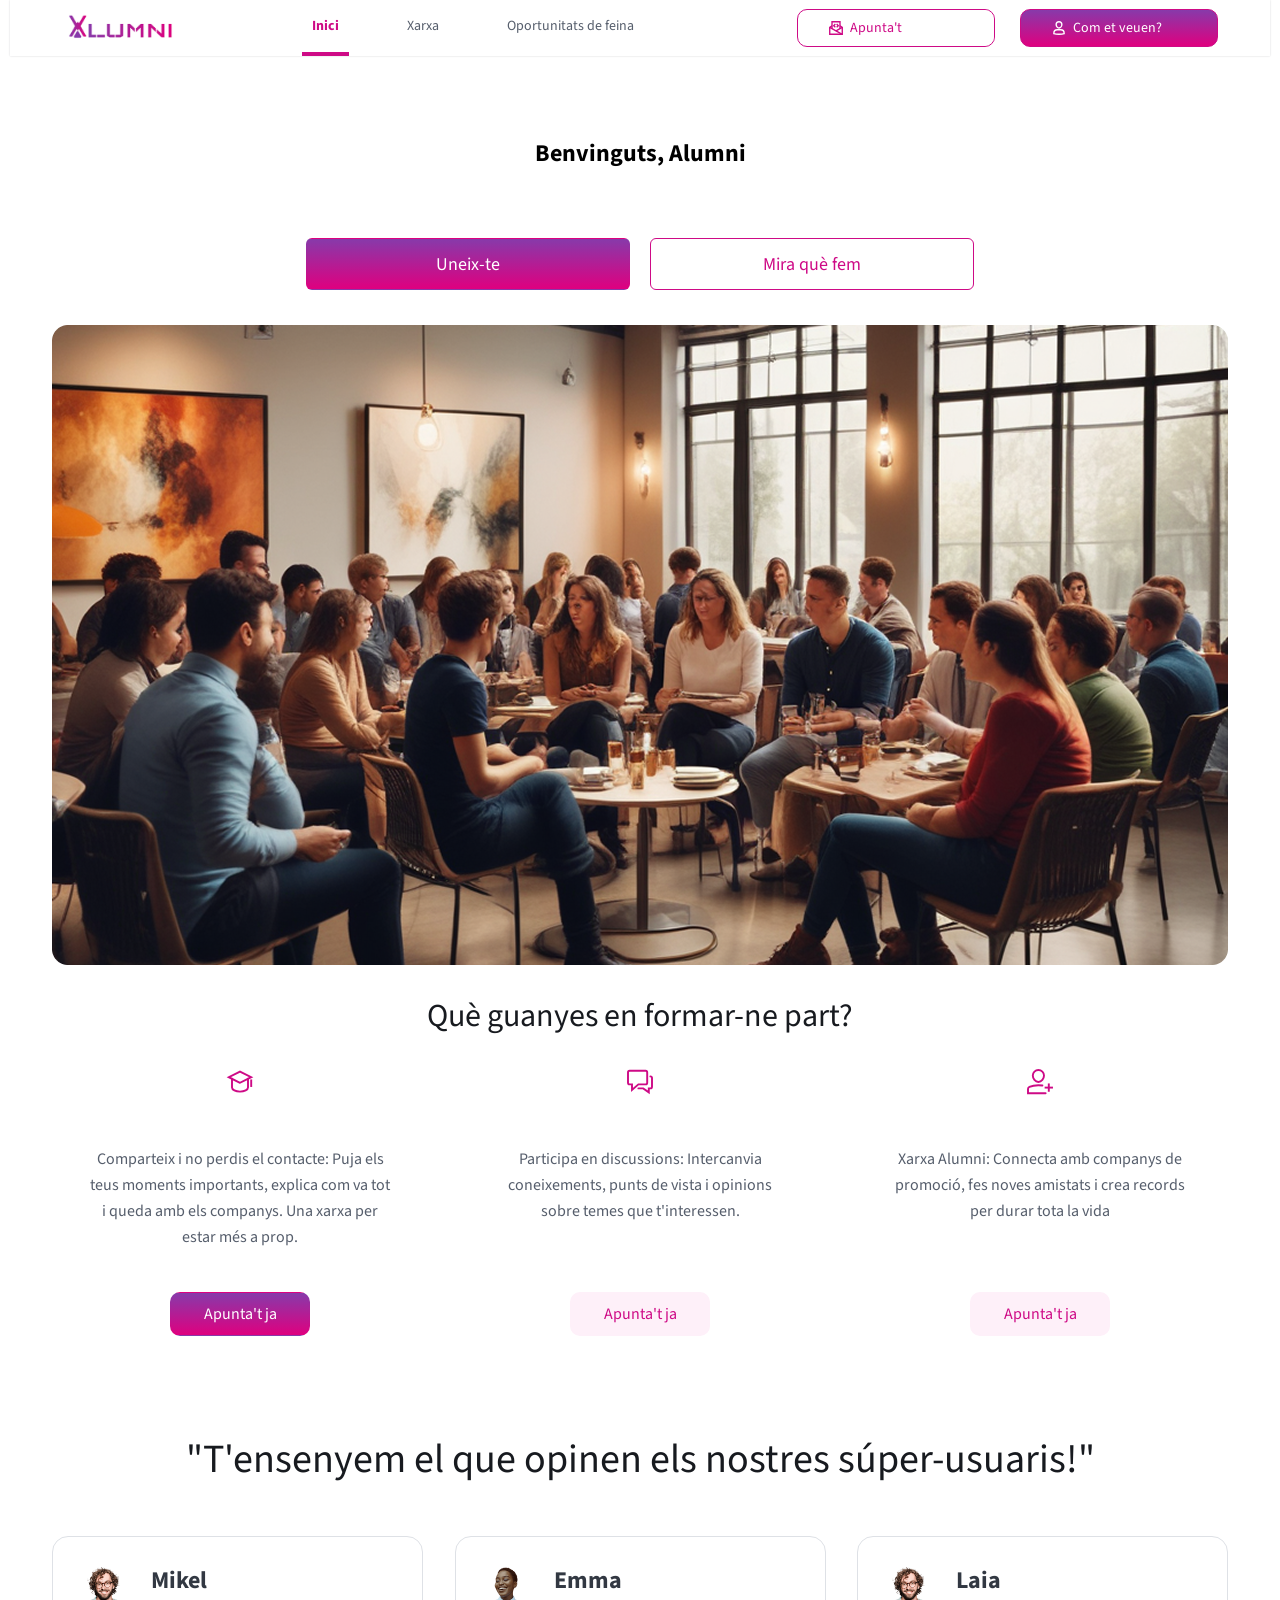
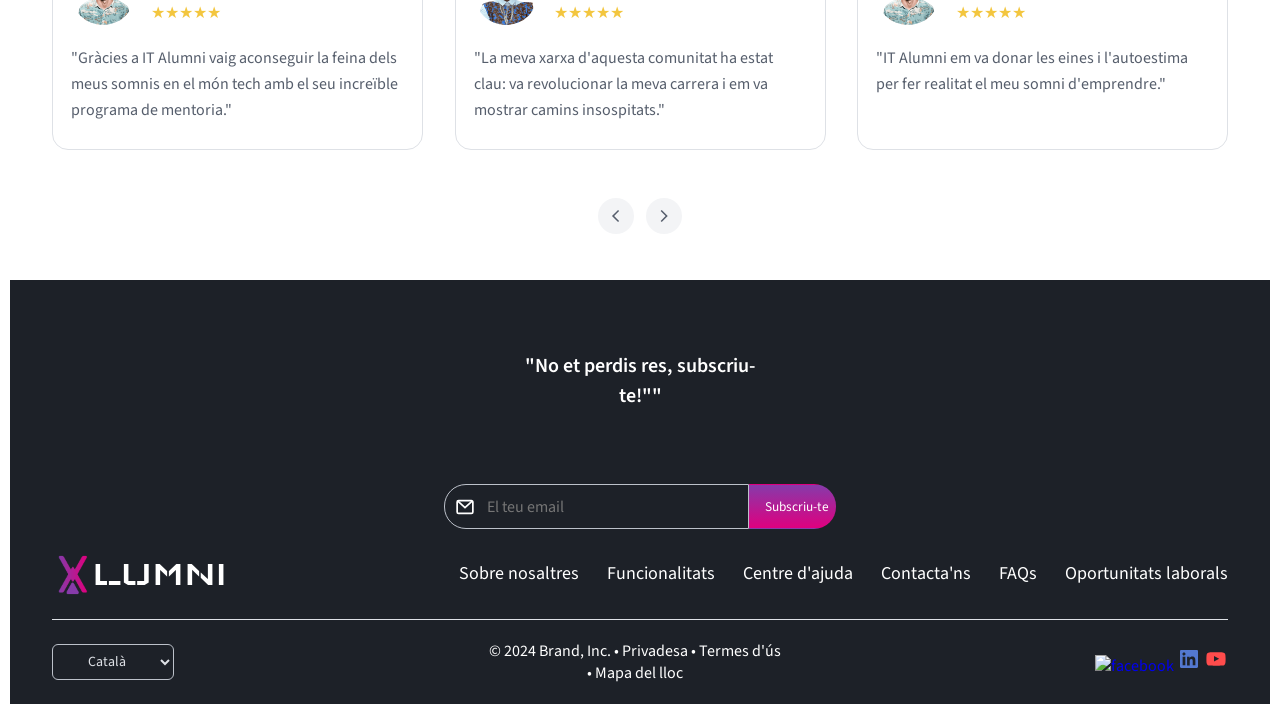
==== commit 239cacc8: "refactor: improve html structure and shared styles" ====
--- a/index.html
+++ b/index.html
@@ -41,7 +41,11 @@
             src="./src/assets/icons/register.svg" 
             alt=""
           >
-          <button class="btn btn--header btn--rounded btn--white btn--font-small">
+          <button 
+            class="btn btn--header btn--rounded btn--white btn--font-small"
+            type="button"
+            onclick="window.location.href='./signup.html'"
+          >
             Apunta't
           </button>
         </div>
@@ -51,7 +55,11 @@
             src="./src/assets/icons/profile-white.svg" 
             alt=""
           >
-          <button class="btn btn--header btn--rounded btn--gradient btn--font-small">
+          <button 
+            class="btn btn--header btn--rounded btn--gradient btn--font-small"
+            type="button"
+            onclick="window.location.href='./networking.html'"
+            >
             Com et veuen?
           </button>
         </div> 
@@ -67,15 +75,23 @@
           src="./src/assets/logos/it-alumni.png" 
           alt="ITAlumni"
         >
-        <h1 id="hero-title" class="hero-title desktop-only">Benvinguts, alumni</h1>
+        <h1 id="hero-title" class="hero-title desktop-only">Benvinguts, Alumni</h1>
         <p class="hero-description mobile-only">
           Connectant i empoderant a la nostra comunitat global d'alumnes
         </p>
         <div class="hero-buttons">
-          <button class="btn btn--join btn--soft btn--gradient btn--font-large" type="submit">
+          <button 
+            class="btn btn--join btn--soft btn--gradient btn--font-large" 
+            type="button"
+            onclick="window.location.href='./signup.html'"
+          >
             Uneix-te
           </button>
-          <button class="btn btn--join btn--soft btn--white btn--font-large desktop-only" type="submit">
+          <button 
+            class="btn btn--join btn--soft btn--white btn--font-large desktop-only" 
+            type="button"
+            onclick="window.location.href='./job-opportunities.html'"
+          >
             Mira què fem
           </button>
         </div>
@@ -93,29 +109,62 @@
         </h2>
         <div class="benefits-list">
           <article class="benefits-card">
+            <img
+            class="benefits-icon"
+            src="./src/assets/icons/icon__Hat.svg"
+            alt=""
+            >
             <p>
               Comparteix i no perdis el contacte: Puja els
               teus moments importants, explica com va tot
               i queda amb els companys. Una xarxa per
               estar més a prop.
             </p>
-            <button class="btn benefits-button btn--rounded btn--gradient">Apunta't ja</button>
+            <button 
+              class="btn benefits-button btn--rounded btn--gradient"
+              type="button"
+              onclick="window.location.href='./networking.html'"
+              >
+                Apunta't ja
+            </button>
           </article>
           <article class="benefits-card">
+            <img
+            class="benefits-icon"
+            src="./src/assets/icons/icon__Comments.svg"
+            alt=""
+            >
             <p>
               Participa en discussions: Intercanvia
               coneixements, punts de vista i opinions
               sobre temes que t'interessen. 
             </p>
-            <button class="btn benefits-button btn--rounded btn--colored-light">Apunta't ja</button>
+            <button 
+              class="btn benefits-button btn--rounded btn--colored-light"
+              type="button"
+              onclick="window.location.href='./networking.html'"
+              >
+                Apunta't ja
+            </button>
           </article>
           <article class="benefits-card">
+            <img
+            class="benefits-icon"
+            src="./src/assets/icons/icon__a-add.svg"
+            alt=""
+            >
             <p>
               Xarxa Alumni: Connecta amb companys de
               promoció, fes noves amistats i crea records
               per durar tota la vida
             </p>
-            <button class="btn benefits-button btn--rounded btn--colored-light">Apunta't ja</button>
+            <button 
+              class="btn benefits-button btn--rounded btn--colored-light"
+              type="button"
+              onclick="window.location.href='./networking.html'"
+              >
+                Apunta't ja
+            </button>
           </article>
         </div> 
       </div>
@@ -183,23 +232,16 @@
           </blockquote>
         </article>
       </div>
-          
-      <div class="previous-next">
-        <button 
-          class="nav-btn prev-btn"
-          type="button"
-          aria-label="Mostrar la pàgina anterior"
-          >
-            &#10094;
-        </button>
-        <button 
-          class="nav-btn next-btn"
-          type="button"
-          aria-label="Mostrar la pàgina següent"
-          >
-          &#10095;
-        </button>
-      </div>
+      <div class="slider-arrows">
+        <div class="previous-next">
+          <a href="#" aria-label="Mostrar la pàgina anterior">
+            <img src="./src/assets/icons/back.svg" class="icon-back" alt=""></img>
+          </a>
+          <a href="#" aria-label="Mostrar la pàgina següent">
+            <img src="./src/assets/icons/next.svg" class="icon-next" alt=""></img>
+          </a>
+        </div>
+      </div> 
     </section>
   </main>
 
@@ -210,13 +252,18 @@
           "No et perdis res, subscriu-te!""
         </h3>
         <form class="newsletter-form">
-          <div class="form-items">
+          <div class="form-email">
             <img 
-            class="icon-email" 
+            class="form-icon" 
             src="./src/assets/icons/mail-white.svg" 
             alt=""
             >
-            <input class="form-input" type="email" placeholder="El teu email" required>
+            <input 
+              class="form-input" 
+              type="email" 
+              placeholder="El teu email" 
+              required
+            >
           </div>
           <button class="form-button btn btn--gradient" type="submit">Subscriu-te</button>
         </form>
@@ -248,7 +295,7 @@
               <a href="#">FAQs</a>
             </li>
             <li>
-              <a href="#">Oportunitats laborals</a>
+              <a href="./job-opportunities.html">Oportunitats laborals</a>
             </li>
           </ul>
         </nav>
@@ -263,12 +310,18 @@
         </div>
         <div class="footer-legal">
           <p>&copy; 2024 Brand, Inc. • <a href="#">Privadesa</a> • <a href="#">Termes d'ús</a></p>
-          <p><a href="#">Mapa del lloc</a></p>
+          <p> • <a href="#">Mapa del lloc</a></p>
         </div>
         <div class="footer-social">
-          <a href="#" aria-label="Facebook"><i class="fab fa-facebook" aria-hidden="true"></i></a>
-          <a href="#" aria-label="LinkedIn"><i class="fab fa-linkedin" aria-hidden="true"></i></a>
-          <a href="#" aria-label="YouTube"><i class="fab fa-youtube" aria-hidden="true"></i></a>
+          <a href="https://www.facebook.com/?locale=ca_ES" aria-label="Facebook">
+            <img src="./src/assets/icons/facebook.svg" class="icon-facebook" alt="facebook"></img>
+          </a>
+          <a href="https://es.linkedin.com/" aria-label="LinkedIn">
+            <img src="./src/assets/icons/linkedin.svg" class=icon-linkedin" alt="linkedin"></img>
+          </a>
+          <a href="https://www.youtube.com/" aria-label="YouTube">
+            <img src="./src/assets/icons/youtube.svg" class="icon-youtube" alt="youtube"></img>
+          </a>
         </div>
       </section>
     </div>
--- a/css/main.css
+++ b/css/main.css
@@ -229,6 +229,14 @@
   LANDING PAGE / INDEX.HTML
 ======================================== */
 
+body.page-landing {
+  display: flex;
+  flex-direction: column;
+  min-height: 100svh;
+  padding-left: 10px;
+  padding-right: 10px; 
+}
+
 .landing-header {
   width: 100%;
   height: 56px;
@@ -423,7 +431,6 @@
   .benefits-title {
     display: flex;
     justify-content: center;
-
     font-family: "Source Sans 3", sans-serif;
     font-size: 32px;
     color:#171A1F;
@@ -442,6 +449,7 @@
     display: flex;
     flex-direction: column;
     justify-content: center;
+    align-items: center;
     width: 100%;
     max-width: 300px;
     min-height: 238px;
@@ -451,7 +459,6 @@
     width: 300px;
     height: 104px;
     margin: 48px 0 42px;
-
     font-family: "Source Sans 3", sans-serif;
     font-size: 16px;
     color: #565E6C;
@@ -460,11 +467,14 @@
     font-weight: 400;
   }
 
+  .benefits-icon {
+    width: 32px;
+    height: 32px;
+  }
+
   .benefits-button {
     width: 140px;
     height: 44px;
-    margin: 0 0 0 80px;
-
     font-size: 16px;
     line-height: 26px;
     font-weight: 400;
@@ -555,6 +565,10 @@
     color: #F3C63F;
   }
 
+  .slider-arrows {
+    margin-bottom: 40px;
+  }
+
   .previous-next {
     display: flex;
     justify-content: center;
@@ -569,7 +583,6 @@
     align-items: center;
     width: 40px;
     height: 40px;
-
     border: none;
     border-radius: 50%;
     background-color: #F3F4F6;
@@ -584,7 +597,7 @@
   .landing-footer-container {
     width: 100%;
     max-width: 1176px;
-    margin: 0 auto;
+    margin: 20px auto;
   }
 
   .footer-newsletter {
@@ -597,7 +610,6 @@
     max-width: 234px;
     height: 30px;
     margin-top: 51px;
-
     font-family: "Source Sans 3", sans-serif;
     font-weight: 600;
     font-size: 20px;
@@ -612,30 +624,46 @@
     margin-top: 83px;
   }
 
+  .form-email {
+    display: flex;
+    align-items: center;
+    border-radius: 22px 0 0 22px;
+    border: 1px solid #BCC1CA;
+    background-color: #00000000;
+  }
+
+  .form-icon {
+    width: 20px;
+    height: 20px;
+    margin: 0 10px;
+  }
+
   .form-input {
     width: 263px;
     height: 43px;
     opacity: 1;
-    border-radius: 22px 0 0 22px;
-    border: 1px solid #BCC1CA;
-    background-color: #000000;
     font-family: "Source Sans 3", sans-serif;
     font-weight: 400;
     font-size: 16px;
     line-height: 26px;
     text-align: left;
+    background-color: #00000000;
+    border: none;
     color: #DEE1E6;
   }
 
   .form-button {
     border-radius: 0 22px 22px 0;
+    padding-left: 15px;
   }
 
   .footer-info {
     display: flex;
     align-items: center;
     justify-content: space-between;
-    padding: 28px 0;
+    padding: 20px 0;
+    border-bottom: 1px solid #DEE1E6;
+    margin-bottom: 20px;;
   }
 
   .footer-logo {
@@ -674,7 +702,6 @@
 
   .footer-nav a {
     text-decoration: none;
-
     font-family: "Source Sans 3", sans-serif;
     font-weight: 400;
     font-style: normal;
@@ -687,13 +714,10 @@
   .footer-language select {
     width: 122px;
     height: 36px;
-
     padding: 0 12px;
-
     border: 1px solid #BCC1CA;
     border-radius: 6px;
     background-color: transparent;
-
     font-family: "Source Sans 3", sans-serif;
     font-weight: 400;
     font-style: normal;
@@ -710,7 +734,14 @@
   }
 
   .footer-legal {
+    display: flex;
+    flex-direction: column;
+    align-items: center;
     color: #FFFFFF;
+  }
+
+  .footer-legal p {
+    margin: 0;
   }
 
   .footer-legal a {
@@ -753,9 +784,12 @@
   border-radius: 6px;
   background-color: #F3F4F6;
 }
+
 .signup-icon {
   width: 20px;
-}
+  margin-left: 10px;
+}
+
 .signup-input {
   border: none;
   background-color: transparent;
@@ -766,17 +800,21 @@
   line-height: 26px;
   text-align: left;
   color: #BCC1CA;
-}
+  margin-left: 10px;
+}
+
 .signup-terms {
   display: flex;
   justify-content: left;
   width: 314.1px;
   margin: 24px auto 0;
 }
+
 .signup-terms input {
   position: absolute;
   opacity: 0;
 }
+
 .signup-terms label {
   display: flex;
   align-items: center;
@@ -789,6 +827,7 @@
   line-height: 22px;
   color: #171A1F;
 }
+
 .signup-terms label::before {
   content: "";
   width: 16px;
@@ -800,22 +839,26 @@
   background-repeat: no-repeat;
   background-position: center;
 }
+
 .signup-terms input:checked + label::before {
   background-color: #CE0A86;
   border-color: #CE0A86;
   background-image: url("../src/assets/icons/Vector.svg");
 }
+
 .signup-button-container {
   display: flex;
   justify-content: center;
   height: 44px;
 }
+
 .signup-button {
   width: 324px;
   height: 52px;
   margin-top: 35px;
   margin-bottom: 35px;
 }
+
 .signup-separator {
   display: flex;
   align-items: center;
@@ -841,6 +884,7 @@
   line-height: 26px;
   color: #9095A0;
 }
+
 .signup-social {
   display: flex;
   flex-direction: column;
@@ -848,6 +892,7 @@
   gap: 16px;
   width: 100%;
 }
+
 .signup-social-card {
   display: flex;
   align-items: center;
@@ -867,29 +912,29 @@
 }
 
 .signup-social-card--apple {
-  background-color: #FEF0F9;
+  background-color: #F5C7E2;
 }
 
 .signup-social-card--google {
-  background-color: #FDF2F2;
+  background-color: #F7CACA;
 }
 
 .signup-social-card--facebook {
-  background-color: #F1F8FD;
+  background-color: #CFE7FA;
 }
 
 .btn--apple {
-  background-color: #FEF0F9;
+  background-color: #F5C7E2;
   color: #FFFFFF;
 }
 
 .btn--google {
-  background-color: #FDF2F2;
+  background-color: #F7CACA;
   color: #DE3B40;
 }
 
 .btn--facebook {
-  background-color: #F1F8FD;
+  background-color: #CFE7FA;
   color: #379AE6;
 }
 
@@ -903,6 +948,7 @@
 .login-container {
   display: flex;
   align-items: center;
+  justify-content: center;
   gap: 30px;
   width: 100%;
   max-width: 298px;
@@ -1478,10 +1524,14 @@
 }
 
 /* ========================================
-  JOB PORTAL PAGE / JOB-OPPORTUNITIES.HTML - DESKTOP ONLY
+  JOB PORTAL PAGE / JOB-OPPORTUNITIES.HTML - DESKTOP
 ======================================== */
 
 @media (min-width: 1024px) {
+
+  .page-job-opportunities .mobile-only {
+  display: none;
+  }
 
   body.page-job-opportunities {
     padding-left: 0;
